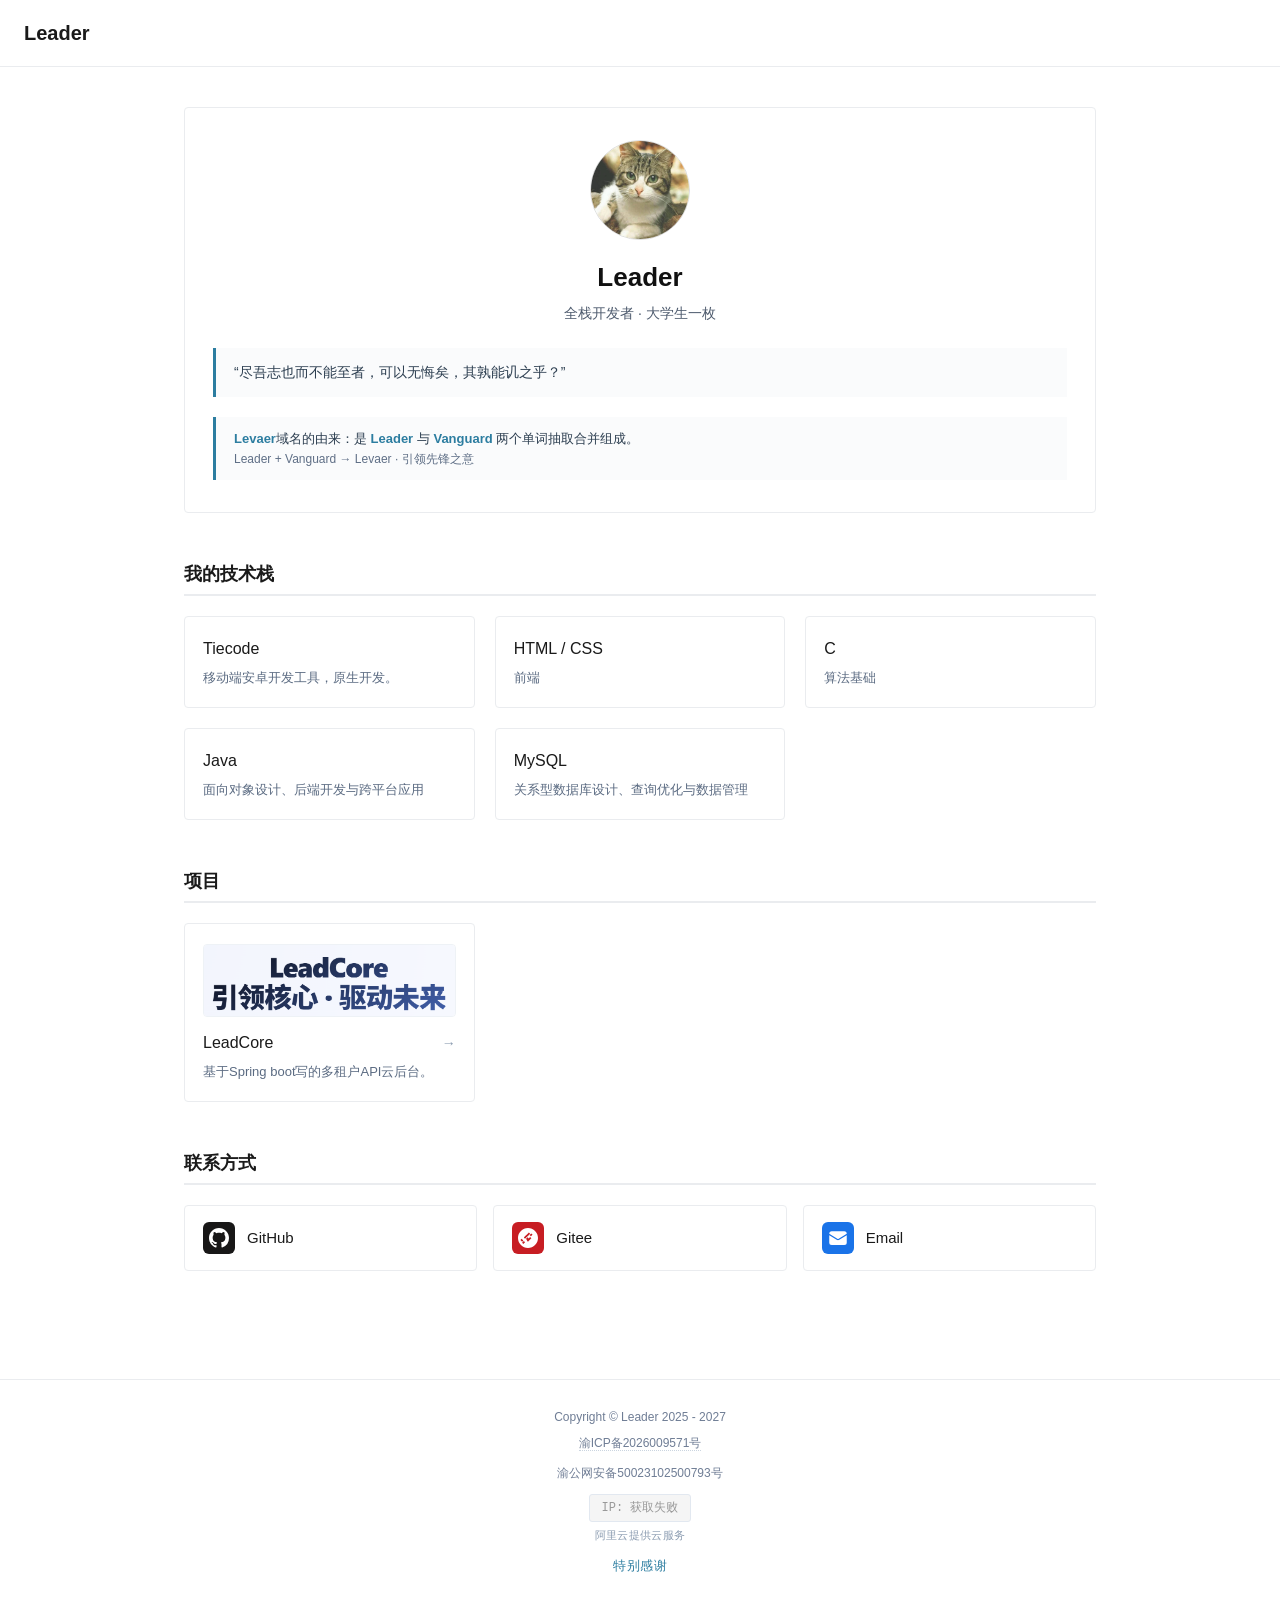
==== index.html @ 62db1418 "更新 index.html" ====
<!DOCTYPE html>
<html lang="zh-CN">
<head>
    <meta charset="UTF-8">
    <meta name="viewport" content="width=device-width, initial-scale=1.0, maximum-scale=1.0, user-scalable=no, viewport-fit=cover">
    <title>Leader - Web</title>
    <link rel="icon" href="/assets/bg.jpg" type="image/jpeg">
    <style>
        * {
            margin: 0;
            padding: 0;
            box-sizing: border-box;
        }
        body {
            background: #fff;
            font-family: -apple-system, BlinkMacSystemFont, "Segoe UI", Roboto, "Helvetica Neue", Helvetica, Arial, sans-serif;
            color: #111;
            line-height: 1.5;
            touch-action: pan-y;
            -webkit-text-size-adjust: 100%;
        }
        body.glitch-effect {
            animation: gentleGlitch 0.15s ease-out both;
        }
        @keyframes gentleGlitch {
            0% { text-shadow: -1px 0 rgba(255,80,80,0.3), 1px 0 rgba(80,80,255,0.3); transform: translate(0,0) skew(0deg); }
            25% { text-shadow: 1px 0 rgba(255,80,80,0.3), -1px 0 rgba(80,80,255,0.3); transform: translate(0.5px,-0.5px) skew(0.3deg); }
            50% { text-shadow: -1px 0 rgba(80,80,255,0.3), 1px 0 rgba(255,80,80,0.3); transform: translate(-0.5px,0.5px) skew(-0.2deg); }
            75% { text-shadow: 1px 0 rgba(80,80,255,0.3), -1px 0 rgba(255,80,80,0.3); transform: translate(0,0.5px) skew(0.2deg); }
            100% { text-shadow: none; transform: translate(0,0) skew(0deg); }
        }
        body.glitch-effect img {
            filter: hue-rotate(1deg) contrast(1.02);
            transition: filter 0.05s;
        }
        .header {
            border-bottom: 1px solid #eaecef;
            padding: 18px 24px;
        }
        .site-title {
            font-size: 20px;
            font-weight: 600;
            color: #1a1a1a;
        }
        .container {
            max-width: 960px;
            margin: 0 auto;
            padding: 40px 24px 60px;
        }
        .profile {
            border: 1px solid #eaecef;
            padding: 32px 28px;
            background: #fff;
            border-radius: 4px;
            margin-bottom: 48px;
        }
        .avatar {
            width: 100px;
            height: 100px;
            border-radius: 50%;
            object-fit: cover;
            border: 1px solid #ddd;
            margin: 0 auto 18px auto;
            display: block;
            background: #f5f5f5;
        }
        .name {
            font-size: 26px;
            font-weight: 600;
            margin-bottom: 6px;
            text-align: center;
        }
        .sub {
            color: #4e5b6e;
            font-size: 14px;
            margin-bottom: 24px;
            text-align: center;
        }
        .quote {
            border-left: 3px solid #2c7da0;
            background: #fafbfc;
            padding: 14px 18px;
            margin: 20px 0 20px;
            font-size: 14px;
            color: #2c3e50;
            text-align: left;
        }
        .domain-note {
            border-left: 3px solid #2c7da0;
            background: #fafbfc;
            padding: 12px 18px;
            font-size: 13px;
            color: #2c3e50;
            margin-top: 10px;
            text-align: left;
        }
        .domain-note strong {
            color: #2c7da0;
            font-weight: 600;
        }
        .btn-subsite {
            display: inline-flex;
            align-items: center;
            gap: 8px;
            background: #2c7da0;
            color: #fff;
            padding: 10px 32px;
            border-radius: 6px;
            text-decoration: none;
            font-weight: 500;
            font-size: 15px;
            transition: background 0.2s, transform 0.15s;
            border: none;
            cursor: pointer;
            letter-spacing: 0.3px;
        }
        .btn-subsite:hover {
            background: #1f5f7a;
            transform: translateY(-1px);
        }
        .btn-subsite:active {
            transform: scale(0.97);
        }
        .btn-subsite .arrow {
            display: inline-block;
            transition: transform 0.25s ease;
        }
        .btn-subsite:hover .arrow {
            transform: translateX(4px);
        }
        .section {
            margin-bottom: 48px;
        }
        .section-title {
            font-size: 18px;
            font-weight: 600;
            margin-bottom: 20px;
            padding-bottom: 6px;
            border-bottom: 2px solid #eaecef;
            color: #1a1a1a;
        }
        .card-grid {
            display: grid;
            grid-template-columns: repeat(auto-fill, minmax(280px, 1fr));
            gap: 20px;
        }
        .card {
            display: block;
            border: 1px solid #eaecef;
            padding: 20px 18px;
            text-decoration: none;
            color: #1a1a1a;
            background: #fff;
            border-radius: 4px;
            transition: background 0.15s, border-color 0.15s;
        }
        .card:hover {
            background: #fafbfc;
            border-color: #cbd5e0;
        }
        .card-title {
            font-size: 16px;
            font-weight: 500;
            margin-bottom: 8px;
            display: flex;
            justify-content: space-between;
            align-items: center;
        }
        .card-arrow {
            color: #8a9bb0;
            font-size: 14px;
        }
        .card-desc {
            font-size: 13px;
            color: #5b6b82;
            line-height: 1.4;
        }
        .project-img {
            display: block;
            width: 100%;
            max-height: 120px;
            object-fit: cover;
            border-radius: 4px;
            margin-bottom: 14px;
            background: #f8f9fc;
            border: 1px solid #eef2f6;
        }
        .loading-placeholder,
        .error-placeholder,
        .empty-placeholder {
            grid-column: 1 / -1;
            text-align: center;
            padding: 40px 20px;
            color: #7e8c9e;
            font-size: 14px;
            background: #fafbfc;
            border-radius: 8px;
            border: 1px dashed #dce3ec;
        }
        .error-placeholder {
            color: #c97e5c;
            border-color: #f5d0c2;
            background: #fff8f5;
        }
        .empty-placeholder {
            color: #7e8c9e;
            border-color: #dce3ec;
            background: #fafbfc;
        }
        .contact-grid {
            display: grid;
            grid-template-columns: repeat(auto-fill, minmax(260px, 1fr));
            gap: 16px;
        }
        .contact-card {
            border: 1px solid #eaecef;
            border-radius: 4px;
            background: #fff;
            overflow: hidden;
            transition: border-color 0.2s, transform 0.15s;
            cursor: pointer;
        }
        .contact-card:hover {
            border-color: #cbd5e0;
            transform: translateY(-1px);
        }
        .contact-card:active {
            transform: scale(0.98);
        }
        .contact-header {
            display: flex;
            align-items: center;
            justify-content: space-between;
            padding: 16px 18px;
            user-select: none;
            transition: background 0.15s;
            gap: 12px;
        }
        .contact-header:hover {
            background: #f6f8fa;
        }
        .contact-header-left {
            display: flex;
            align-items: center;
            gap: 12px;
        }
        .contact-badge {
            display: inline-flex;
            align-items: center;
            justify-content: center;
            width: 32px;
            height: 32px;
            border-radius: 6px;
            flex-shrink: 0;
            background: #181717;
            color: #fff;
        }
        .contact-badge svg {
            width: 20px;
            height: 20px;
            fill: #fff;
            display: block;
        }
        .contact-title {
            font-size: 15px;
            font-weight: 500;
            color: #1a1a1a;
        }
        .footer {
            border-top: 1px solid #eaecef;
            padding: 28px 24px 32px;
            text-align: center;
            background: #fff;
            font-size: 12px;
            color: #6f7d95;
        }
        .copyright {
            margin-bottom: 8px;
        }
        .special-thanks-trigger {
            display: inline-block;
            color: #2c7da0;
            cursor: pointer;
            font-weight: 500;
            font-size: 13px;
            padding: 2px 8px;
            border-radius: 3px;
            transition: background 0.2s, color 0.2s;
            text-decoration: none;
            border: 1px solid transparent;
            letter-spacing: 0.5px;
            margin-bottom: 8px;
        }
        .special-thanks-trigger:hover {
            background: #f0f6fa;
            color: #1a5f7a;
            border-color: #d0e2ed;
        }
        .special-thanks-trigger:active {
            transform: scale(0.96);
        }
        .icp a {
            color: #6f7d95;
            text-decoration: none;
            border-bottom: 1px dotted #cbd5e0;
        }
        .icp a:hover {
            color: #2c7da0;
        }
        .ip-box {
            margin-top: 12px;
            font-family: monospace;
            font-size: 12px;
            background: #f5f7fa;
            display: inline-block;
            padding: 4px 12px;
            border-radius: 3px;
            border: 1px solid #e2e8f0;
            color: #2c5a74;
        }
        .ip-box.error {
            color: #999;
            background: #f5f5f5;
        }
        .esa-provider {
            margin-top: 6px;
            font-family: monospace;
            font-size: 11px;
            color: #8a9bb0;
            letter-spacing: 0.3px;
        }
        .footer-thanks-row {
            margin-top: 8px;
        }
        .police-record {
            margin-top: 12px;
            text-align: center;
            line-height: 1.5;
        }
        .police-record a {
            display: inline-flex;
            align-items: center;
            gap: 6px;
            text-decoration: none;
            color: #6f7d95;
            transition: color 0.2s ease;
            font-size: 12px;
            font-weight: normal;
            border: none;
        }
        .police-record a:hover {
            color: #2c7da0;
            text-decoration: none;
        }
        .police-record img {
            height: 18px;
            width: auto;
            display: inline-block;
            vertical-align: middle;
            border: none;
            opacity: 0.9;
            transition: opacity 0.2s;
        }
        .police-record a:hover img {
            opacity: 1;
        }
        @media (max-width: 640px) {
            .container { padding: 28px 16px 48px; }
            .profile { padding: 20px 16px; }
            .avatar { width: 80px; height: 80px; }
            .name { font-size: 22px; }
            .card-grid { gap: 14px; }
            .contact-grid { grid-template-columns: 1fr; }
            .project-img { max-height: 100px; }
            .section-title { font-size: 17px; }
            .police-record img { height: 16px; }
            .btn-subsite { padding: 8px 24px; font-size: 14px; width: 100%; justify-content: center; }
            .contact-header { padding: 14px 14px; }
            .contact-badge { width: 28px; height: 28px; }
            .contact-badge svg { width: 18px; height: 18px; }
            .special-thanks-trigger { font-size: 12px; padding: 2px 6px; }
        }
        .fade-up-item {
            opacity: 0;
            transform: translateY(30px);
            transition: opacity 0.7s cubic-bezier(0.2, 0.9, 0.4, 1.1), transform 0.7s cubic-bezier(0.2, 0.9, 0.4, 1.1);
        }
        .fade-up-item.revealed {
            opacity: 1;
            transform: translateY(0);
        }
        .modal-overlay {
            position: fixed;
            top: 0;
            left: 0;
            right: 0;
            bottom: 0;
            background: rgba(0, 0, 0, 0.4);
            display: flex;
            align-items: center;
            justify-content: center;
            z-index: 1000;
            opacity: 0;
            visibility: hidden;
            transition: opacity 0.3s ease, visibility 0.3s ease;
            padding: 20px;
        }
        .modal-overlay.active {
            opacity: 1;
            visibility: visible;
        }
        .modal-box {
            background: #fff;
            border-radius: 4px;
            border: 1px solid #eaecef;
            max-width: 480px;
            width: 100%;
            padding: 32px 28px;
            transform: scale(0.92) translateY(12px);
            transition: transform 0.35s cubic-bezier(0.2, 0.9, 0.4, 1.1), opacity 0.3s ease;
            opacity: 0;
            box-shadow: 0 12px 40px rgba(0,0,0,0.12);
        }
        .modal-overlay.active .modal-box {
            transform: scale(1) translateY(0);
            opacity: 1;
        }
        .modal-header {
            display: flex;
            align-items: center;
            justify-content: space-between;
            margin-bottom: 18px;
            padding-bottom: 10px;
            border-bottom: 2px solid #eaecef;
        }
        .modal-header-left {
            display: flex;
            align-items: center;
            gap: 12px;
        }
        .modal-header-title {
            font-size: 18px;
            font-weight: 600;
            color: #1a1a1a;
        }
        .modal-close {
            background: none;
            border: none;
            font-size: 24px;
            color: #8a9bb0;
            cursor: pointer;
            padding: 0 4px;
            line-height: 1;
            transition: color 0.2s, transform 0.15s;
        }
        .modal-close:hover {
            color: #1a1a1a;
            transform: rotate(90deg);
        }
        .modal-body {
            font-size: 14px;
            color: #2c3e50;
            line-height: 1.7;
        }
        .modal-body .row {
            display: flex;
            flex-wrap: wrap;
            align-items: baseline;
            gap: 4px 8px;
            padding: 3px 0;
        }
        .modal-body .row+.row {
            margin-top: 4px;
        }
        .modal-body .label {
            color: #6f7d95;
            font-size: 13px;
            margin-right: 4px;
        }
        .modal-body .value {
            word-break: break-all;
        }
        .modal-body a {
            color: #2c7da0;
            text-decoration: none;
            word-break: break-all;
        }
        .modal-body a:hover {
            text-decoration: underline;
        }
        .modal-footer {
            margin-top: 22px;
            text-align: right;
        }
        .modal-btn-close {
            background: #2c7da0;
            color: #fff;
            border: none;
            padding: 8px 28px;
            border-radius: 6px;
            font-size: 14px;
            font-weight: 500;
            cursor: pointer;
            transition: background 0.2s, transform 0.15s;
            letter-spacing: 0.3px;
        }
        .modal-btn-close:hover {
            background: #1f5f7a;
            transform: translateY(-1px);
        }
        .modal-btn-close:active {
            transform: scale(0.97);
        }
        .thanks-item {
            border: 1px solid #eaecef;
            border-radius: 4px;
            padding: 16px 18px;
            background: #fafbfc;
            transition: border-color 0.2s;
            margin-bottom: 14px;
        }
        .thanks-item:last-child {
            margin-bottom: 0;
        }
        .thanks-item:hover {
            border-color: #cbd5e0;
        }
        .thanks-item .thanks-name {
            font-weight: 600;
            font-size: 15px;
            color: #1a1a1a;
            display: flex;
            align-items: center;
            gap: 6px;
            margin-bottom: 4px;
        }
        .thanks-item .thanks-name .thanks-arrow {
            color: #8a9bb0;
            font-size: 13px;
        }
        .thanks-item .thanks-desc {
            font-size: 13px;
            color: #5b6b82;
            margin-bottom: 6px;
        }
        .thanks-item .thanks-link {
            font-size: 13px;
            word-break: break-all;
        }
        .thanks-item .thanks-link a {
            color: #2c7da0;
            text-decoration: none;
            border-bottom: 1px dotted #cbd5e0;
            transition: border-color 0.2s;
        }
        .thanks-item .thanks-link a:hover {
            border-color: #2c7da0;
            text-decoration: none;
        }
        @media (max-width: 640px) {
            .modal-box { padding: 24px 18px; max-width: 100%; margin: 12px; }
            .modal-header-title { font-size: 17px; }
            .modal-body { font-size: 13px; }
            .modal-btn-close { padding: 6px 22px; font-size: 13px; width: 100%; }
            .modal-footer { text-align: center; }
            .thanks-item { padding: 12px 14px; }
            .thanks-item .thanks-name { font-size: 14px; }
            .thanks-item .thanks-desc { font-size: 12px; }
            .thanks-item .thanks-link { font-size: 12px; }
        }
    </style>
</head>
<body>
    <header class="header">
        <div class="site-title">Leader</div>
    </header>
    <main class="container">
        <div class="profile fade-up-item">
            <img src="assets/gr.jpg" alt="Leader" class="avatar" onerror="this.src='https://placehold.co/100x100/eee/555?text=L'">
            <h1 class="name">Leader</h1>
            <div class="sub">全栈开发者 · 大学生一枚</div>
            <div class="quote">
                “尽吾志也而不能至者，可以无悔矣，其孰能讥之乎？”
            </div>
            <div class="domain-note">
                <strong>Levaer</strong>域名的由来：是 <strong>Leader</strong> 与 <strong>Vanguard</strong> 两个单词抽取合并组成。<br>
                <span style="font-size:12px; color:#5f6f86;">Leader + Vanguard → Levaer · 引领先锋之意</span>
            </div>
        </div>
        <div class="section fade-up-item" data-delay="30">
            <div class="section-title">我的技术栈</div>
            <div class="card-grid">
                <div class="card"><div class="card-title">Tiecode</div><div class="card-desc">移动端安卓开发工具，原生开发。</div></div>
                <div class="card"><div class="card-title">HTML / CSS</div><div class="card-desc">前端</div></div>
                <div class="card"><div class="card-title">C</div><div class="card-desc">算法基础</div></div>
                <div class="card"><div class="card-title">Java</div><div class="card-desc">面向对象设计、后端开发与跨平台应用</div></div>
                <div class="card"><div class="card-title">MySQL</div><div class="card-desc">关系型数据库设计、查询优化与数据管理</div></div>
            </div>
        </div>
        <div class="section fade-up-item" data-delay="100">
            <div class="section-title">项目</div>
            <div class="card-grid" id="projectGrid"></div>
        </div>
        <div class="section fade-up-item" data-delay="300">
            <div class="section-title">联系方式</div>
            <div class="contact-grid">
                <div class="contact-card" data-contact="github">
                    <div class="contact-header">
                        <div class="contact-header-left">
                            <span class="contact-badge" style="background:#181717;">
                                <svg viewBox="0 0 16 16" xmlns="http://www.w3.org/2000/svg"><path d="M8 0C3.58 0 0 3.58 0 8c0 3.54 2.29 6.53 5.47 7.59.4.07.55-.17.55-.38 0-.19-.01-.82-.01-1.49-2.01.37-2.53-.49-2.69-.94-.09-.23-.48-.94-.82-1.13-.28-.15-.68-.52-.01-.53.63-.01 1.08.58 1.23.82.72 1.21 1.87.87 2.33.66.07-.52.28-.87.51-1.07-1.78-.2-3.64-.89-3.64-3.95 0-.87.31-1.59.82-2.15-.08-.2-.36-1.02.08-2.12 0 0 .67-.21 2.2.82.64-.18 1.32-.27 2-.27.68 0 1.36.09 2 .27 1.53-1.04 2.2-.82 2.2-.82.44 1.1.16 1.92.08 2.12.51.56.82 1.27.82 2.15 0 3.07-1.87 3.75-3.65 3.95.29.25.54.73.54 1.48 0 1.07-.01 1.93-.01 2.2 0 .21.15.46.55.38A8.013 8.013 0 0016 8c0-4.42-3.58-8-8-8z"/></svg>
                            </span>
                            <span class="contact-title">GitHub</span>
                        </div>
                    </div>
                </div>
                <div class="contact-card" data-contact="gitee">
                    <div class="contact-header">
                        <div class="contact-header-left">
                            <span class="contact-badge" style="background:#C71D23;">
                                <svg viewBox="0 0 24 24" xmlns="http://www.w3.org/2000/svg"><path d="M12 0C5.373 0 0 5.373 0 12s5.373 12 12 12 12-5.373 12-12S18.627 0 12 0zm5.48 7.98l-2.04 2.04-1.48-1.48 2.04-2.04 1.48 1.48zm-4.52 4.52l-2.04 2.04-1.48-1.48 2.04-2.04 1.48 1.48zm-4.52 4.52l-2.04 2.04-1.48-1.48 2.04-2.04 1.48 1.48zm-2.04-2.04l-1.48 1.48-2.04-2.04 1.48-1.48 2.04 2.04zm2.04-2.04l-1.48-1.48 2.04-2.04 1.48 1.48-2.04 2.04zm2.04-2.04l-1.48-1.48 2.04-2.04 1.48 1.48-2.04 2.04zm2.04-2.04l-1.48-1.48 2.04-2.04 1.48 1.48-2.04 2.04zm2.04 2.04l1.48 1.48-2.04 2.04-1.48-1.48 2.04-2.04zm-2.04 2.04l1.48 1.48-2.04 2.04-1.48-1.48 2.04-2.04z"/></svg>
                            </span>
                            <span class="contact-title">Gitee</span>
                        </div>
                    </div>
                </div>
                <div class="contact-card" data-contact="email">
                    <div class="contact-header">
                        <div class="contact-header-left">
                            <span class="contact-badge" style="background:#1A73E8;">
                                <svg viewBox="0 0 24 24" xmlns="http://www.w3.org/2000/svg"><path d="M1.5 8.67v8.58a3 3 0 003 3h15a3 3 0 003-3V8.67l-8.928 5.493a3 3 0 01-3.144 0L1.5 8.67z"/><path d="M22.5 6.908V6.75a3 3 0 00-3-3h-15a3 3 0 00-3 3v.158l9.714 5.978a1.5 1.5 0 001.572 0L22.5 6.908z"/></svg>
                            </span>
                            <span class="contact-title">Email</span>
                        </div>
                    </div>
                </div>
            </div>
        </div>
    </main>
    <footer class="footer">
        <div class="copyright">Copyright © Leader 2025 - 2027</div>
        <div class="icp">
            <a href="https://beian.miit.gov.cn/" target="_blank" rel="noopener noreferrer">渝ICP备2026009571号</a>
        </div>
        <div class="police-record">
            <a href="https://beian.mps.gov.cn/#/query/webSearch" target="_blank" rel="noopener noreferrer">
                <img src="https://levaer.cn/assets/ga.png" alt="公安备案图标" onerror="this.style.display='none'">
                <span>渝公网安备50023102500793号</span>
            </a>
        </div>
        <div class="ip-box" id="ipDisplay">获取IP中...</div>
        <div class="esa-provider">阿里云提供云服务</div>
        <div class="footer-thanks-row">
            <span class="special-thanks-trigger" id="thanksTrigger">特别感谢</span>
        </div>
    </footer>

    <div class="modal-overlay" id="contactModal">
        <div class="modal-box">
            <div class="modal-header">
                <div class="modal-header-left">
                    <span class="contact-badge" id="modalBadge" style="background:#181717;">
                        <svg viewBox="0 0 16 16" xmlns="http://www.w3.org/2000/svg" id="modalIcon"><path d="M8 0C3.58 0 0 3.58 0 8c0 3.54 2.29 6.53 5.47 7.59.4.07.55-.17.55-.38 0-.19-.01-.82-.01-1.49-2.01.37-2.53-.49-2.69-.94-.09-.23-.48-.94-.82-1.13-.28-.15-.68-.52-.01-.53.63-.01 1.08.58 1.23.82.72 1.21 1.87.87 2.33.66.07-.52.28-.87.51-1.07-1.78-.2-3.64-.89-3.64-3.95 0-.87.31-1.59.82-2.15-.08-.2-.36-1.02.08-2.12 0 0 .67-.21 2.2.82.64-.18 1.32-.27 2-.27.68 0 1.36.09 2 .27 1.53-1.04 2.2-.82 2.2-.82.44 1.1.16 1.92.08 2.12.51.56.82 1.27.82 2.15 0 3.07-1.87 3.75-3.65 3.95.29.25.54.73.54 1.48 0 1.07-.01 1.93-.01 2.2 0 .21.15.46.55.38A8.013 8.013 0 0016 8c0-4.42-3.58-8-8-8z"/></svg>
                    </span>
                    <span class="modal-header-title" id="modalTitle">GitHub</span>
                </div>
                <button class="modal-close" id="modalCloseBtn">✕</button>
            </div>
            <div class="modal-body" id="modalBody">
                <div class="row"><span class="label">用户：</span><span class="value"><strong>Leadercns</strong></span></div>
                <div class="row"><span class="label">链接：</span><a href="https://github.com/Leadercns" target="_blank" rel="noopener noreferrer">https://github.com/Leadercns</a></div>
            </div>
            <div class="modal-footer">
                <button class="modal-btn-close" id="modalCloseBtn2">关闭</button>
            </div>
        </div>
    </div>

    <div class="modal-overlay" id="thanksModal">
        <div class="modal-box">
            <div class="modal-header">
                <div class="modal-header-left">
                    <span class="contact-badge" style="background:#2c7da0;">
                        <svg viewBox="0 0 24 24" xmlns="http://www.w3.org/2000/svg" style="fill:#fff; width:20px; height:20px;"><path d="M12 21.35l-1.45-1.32C5.4 15.36 2 12.28 2 8.5 2 5.42 4.42 3 7.5 3c1.74 0 3.41.81 4.5 2.09C13.09 3.81 14.76 3 16.5 3 19.58 3 22 5.42 22 8.5c0 3.78-3.4 6.86-8.55 11.54L12 21.35z"/></svg>
                    </span>
                    <span class="modal-header-title">特别感谢</span>
                </div>
                <button class="modal-close" id="thanksModalCloseBtn">✕</button>
            </div>
            <div class="modal-body" id="thanksModalBody">
                <div class="thanks-item">
                    <div class="thanks-name">结绳 <span class="thanks-arrow">→</span></div>
                    <div class="thanks-desc">感谢提供安卓开发</div>
                    <div class="thanks-link"><a href="http://tiecode.cn/" target="_blank" rel="noopener noreferrer">http://tiecode.cn/</a></div>
                </div>
                <div class="thanks-item">
                    <div class="thanks-name">小暴技术团队 <span class="thanks-arrow">→</span></div>
                    <div class="thanks-desc">感谢提供云服务与技术指导</div>
                    <div class="thanks-link"><a href="http://xbjstd.cn/" target="_blank" rel="noopener noreferrer">http://xbjstd.cn/</a></div>
                </div>
            </div>
            <div class="modal-footer">
                <button class="modal-btn-close" id="thanksModalCloseBtn2">关闭</button>
            </div>
        </div>
    </div>

    <script>
        var contactData = {
            github: {
                title: 'GitHub',
                badgeColor: '#181717',
                icon: '<path d="M8 0C3.58 0 0 3.58 0 8c0 3.54 2.29 6.53 5.47 7.59.4.07.55-.17.55-.38 0-.19-.01-.82-.01-1.49-2.01.37-2.53-.49-2.69-.94-.09-.23-.48-.94-.82-1.13-.28-.15-.68-.52-.01-.53.63-.01 1.08.58 1.23.82.72 1.21 1.87.87 2.33.66.07-.52.28-.87.51-1.07-1.78-.2-3.64-.89-3.64-3.95 0-.87.31-1.59.82-2.15-.08-.2-.36-1.02.08-2.12 0 0 .67-.21 2.2.82.64-.18 1.32-.27 2-.27.68 0 1.36.09 2 .27 1.53-1.04 2.2-.82 2.2-.82.44 1.1.16 1.92.08 2.12.51.56.82 1.27.82 2.15 0 3.07-1.87 3.75-3.65 3.95.29.25.54.73.54 1.48 0 1.07-.01 1.93-.01 2.2 0 .21.15.46.55.38A8.013 8.013 0 0016 8c0-4.42-3.58-8-8-8z"/>',
                fields: [
                    { label: '用户：', value: 'Leadercns', strong: true },
                    { label: '链接：', value: 'https://github.com/Leadercns', link: true }
                ]
            },
            gitee: {
                title: 'Gitee',
                badgeColor: '#C71D23',
                icon: '<path d="M12 0C5.373 0 0 5.373 0 12s5.373 12 12 12 12-5.373 12-12S18.627 0 12 0zm5.48 7.98l-2.04 2.04-1.48-1.48 2.04-2.04 1.48 1.48zm-4.52 4.52l-2.04 2.04-1.48-1.48 2.04-2.04 1.48 1.48zm-4.52 4.52l-2.04 2.04-1.48-1.48 2.04-2.04 1.48 1.48zm-2.04-2.04l-1.48 1.48-2.04-2.04 1.48-1.48 2.04 2.04zm2.04-2.04l-1.48-1.48 2.04-2.04 1.48 1.48-2.04 2.04zm2.04-2.04l-1.48-1.48 2.04-2.04 1.48 1.48-2.04 2.04zm2.04-2.04l-1.48-1.48 2.04-2.04 1.48 1.48-2.04 2.04zm2.04 2.04l1.48 1.48-2.04 2.04-1.48-1.48 2.04-2.04zm-2.04 2.04l1.48 1.48-2.04 2.04-1.48-1.48 2.04-2.04z"/>',
                fields: [
                    { label: '用户：', value: 'Leadercn', strong: true },
                    { label: '链接：', value: 'https://gitee.com/Leadercn', link: true }
                ]
            },
            email: {
                title: 'Email',
                badgeColor: '#1A73E8',
                icon: '<path d="M1.5 8.67v8.58a3 3 0 003 3h15a3 3 0 003-3V8.67l-8.928 5.493a3 3 0 01-3.144 0L1.5 8.67z"/><path d="M22.5 6.908V6.75a3 3 0 00-3-3h-15a3 3 0 00-3 3v.158l9.714 5.978a1.5 1.5 0 001.572 0L22.5 6.908z"/>',
                fields: [
                    { label: '邮箱：', value: 'Levaer@Levaer.cn', mailto: true }
                ]
            }
        };

        var modalOverlay = document.getElementById('contactModal');
        var modalBadge = document.getElementById('modalBadge');
        var modalIcon = document.getElementById('modalIcon');
        var modalTitle = document.getElementById('modalTitle');
        var modalBody = document.getElementById('modalBody');
        var modalCloseBtn = document.getElementById('modalCloseBtn');
        var modalCloseBtn2 = document.getElementById('modalCloseBtn2');

        function openContactModal(type) {
            var data = contactData[type];
            if (!data) return;
            modalBadge.style.background = data.badgeColor;
            modalIcon.innerHTML = data.icon;
            modalTitle.textContent = data.title;
            var html = '';
            for (var i = 0; i < data.fields.length; i++) {
                var field = data.fields[i];
                html += '<div class="row">';
                html += '<span class="label">' + field.label + '</span>';
                if (field.link) {
                    html += '<a href="' + field.value + '" target="_blank" rel="noopener noreferrer">' + field.value + '</a>';
                } else if (field.mailto) {
                    html += '<a href="mailto:' + field.value + '">' + field.value + '</a>';
                } else if (field.strong) {
                    html += '<span class="value"><strong>' + field.value + '</strong></span>';
                } else {
                    html += '<span class="value">' + field.value + '</span>';
                }
                html += '</div>';
            }
            modalBody.innerHTML = html;
            modalOverlay.classList.add('active');
            document.body.style.overflow = 'hidden';
        }

        function closeContactModal() {
            modalOverlay.classList.remove('active');
            document.body.style.overflow = '';
        }

        document.querySelectorAll('.contact-card').forEach(function(card) {
            card.addEventListener('click', function(e) {
                var type = this.getAttribute('data-contact');
                if (type) openContactModal(type);
            });
        });

        modalCloseBtn.addEventListener('click', closeContactModal);
        modalCloseBtn2.addEventListener('click', closeContactModal);
        modalOverlay.addEventListener('click', function(e) {
            if (e.target === this) closeContactModal();
        });
        document.addEventListener('keydown', function(e) {
            if (e.key === 'Escape') closeContactModal();
        });

        var thanksModal = document.getElementById('thanksModal');
        var thanksTrigger = document.getElementById('thanksTrigger');
        var thanksModalCloseBtn = document.getElementById('thanksModalCloseBtn');
        var thanksModalCloseBtn2 = document.getElementById('thanksModalCloseBtn2');

        function openThanksModal() {
            thanksModal.classList.add('active');
            document.body.style.overflow = 'hidden';
        }

        function closeThanksModal() {
            thanksModal.classList.remove('active');
            document.body.style.overflow = '';
        }

        thanksTrigger.addEventListener('click', openThanksModal);
        thanksModalCloseBtn.addEventListener('click', closeThanksModal);
        thanksModalCloseBtn2.addEventListener('click', closeThanksModal);
        thanksModal.addEventListener('click', function(e) {
            if (e.target === this) closeThanksModal();
        });
        document.addEventListener('keydown', function(e) {
            if (e.key === 'Escape') closeThanksModal();
        });

        function getUserIP() {
            var ipEl = document.getElementById('ipDisplay');
            if (!ipEl) return;
            var url = 'https://api64.ipify.org?format=json';
            var controller = new AbortController();
            var timeoutId = setTimeout(function() { controller.abort(); }, 4000);
            fetch(url, { signal: controller.signal })
                .then(function(res) {
                    clearTimeout(timeoutId);
                    if (!res.ok) throw new Error('HTTP ' + res.status);
                    return res.json();
                })
                .then(function(data) {
                    var ip = data.ip || data.address || data.origin;
                    if (!ip) throw new Error('未获取到IP');
                    ipEl.textContent = 'IP: ' + ip;
                    ipEl.className = 'ip-box';
                })
                .catch(function(err) {
                    console.warn('IP获取失败:', err);
                    ipEl.textContent = 'IP: 获取失败';
                    ipEl.className = 'ip-box error';
                });
        }

        var glitchTriggered = false;
        function triggerGentleGlitchOnce() {
            if (glitchTriggered) return;
            glitchTriggered = true;
            document.body.classList.add('glitch-effect');
            setTimeout(function() {
                document.body.classList.remove('glitch-effect');
            }, 200);
        }
        window.addEventListener('scroll', function onFirstScroll() {
            triggerGentleGlitchOnce();
        }, { once: true });

        function loadProjects() {
            var gridContainer = document.getElementById('projectGrid');
            if (!gridContainer) return;
            gridContainer.innerHTML = '';
            var loadingEl = document.createElement('div');
            loadingEl.className = 'loading-placeholder';
            loadingEl.textContent = '加载项目中...';
            loadingEl.id = 'projectLoadingPlaceholder';
            gridContainer.appendChild(loadingEl);

            fetch('/project_list.json', { cache: 'no-cache', headers: { 'Accept': 'application/json' } })
                .then(function(response) {
                    if (!response.ok) return null;
                    return response.json();
                })
                .then(function(data) {
                    var placeholder = document.getElementById('projectLoadingPlaceholder');
                    if (placeholder) placeholder.remove();
                    function hasValidProjects(projects) {
                        if (!Array.isArray(projects) || projects.length === 0) return false;
                        for (var i = 0; i < projects.length; i++) {
                            var p = projects[i];
                            if (p && (p.name || p.title)) return true;
                        }
                        return false;
                    }
                    if (data === null) {
                        var errorEl = document.createElement('div');
                        errorEl.className = 'error-placeholder';
                        errorEl.textContent = '项目列表不存在';
                        gridContainer.appendChild(errorEl);
                        return;
                    }
                    if (!hasValidProjects(data)) {
                        var emptyEl = document.createElement('div');
                        emptyEl.className = 'empty-placeholder';
                        emptyEl.textContent = '暂无项目';
                        gridContainer.appendChild(emptyEl);
                        return;
                    }
                    gridContainer.innerHTML = '';
                    for (var idx = 0; idx < data.length; idx++) {
                        var project = data[idx];
                        if (!project.name && !project.title) continue;
                        var projectName = project.name || project.title || '未命名项目';
                        var projectLink = project.link || project.url || '#';
                        var projectDesc = project.description || project.intro || '暂无简介';
                        var imageUrl = null;
                        if (project.hasOwnProperty('image') && typeof project.image === 'string' && project.image.trim()) {
                            imageUrl = project.image.trim();
                        }
                        var cardElement;
                        if (projectLink && projectLink !== '#') {
                            cardElement = document.createElement('a');
                            cardElement.href = projectLink;
                            cardElement.target = '_blank';
                            cardElement.rel = 'noopener noreferrer';
                        } else {
                            cardElement = document.createElement('div');
                            cardElement.style.cursor = 'default';
                        }
                        cardElement.className = 'card';
                        if (imageUrl) {
                            var img = document.createElement('img');
                            img.src = imageUrl;
                            img.alt = projectName;
                            img.className = 'project-img';
                            img.onerror = function() { this.style.display = 'none'; };
                            cardElement.appendChild(img);
                        }
                        var titleDiv = document.createElement('div');
                        titleDiv.className = 'card-title';
                        var nameSpan = document.createElement('span');
                        nameSpan.textContent = projectName;
                        var arrowSpan = document.createElement('span');
                        arrowSpan.className = 'card-arrow';
                        arrowSpan.textContent = '→';
                        titleDiv.appendChild(nameSpan);
                        titleDiv.appendChild(arrowSpan);
                        var descDiv = document.createElement('div');
                        descDiv.className = 'card-desc';
                        descDiv.textContent = projectDesc;
                        cardElement.appendChild(titleDiv);
                        cardElement.appendChild(descDiv);
                        gridContainer.appendChild(cardElement);
                    }
                })
                .catch(function(error) {
                    var placeholder = document.getElementById('projectLoadingPlaceholder');
                    if (placeholder) placeholder.remove();
                    var errorEl = document.createElement('div');
                    errorEl.className = 'error-placeholder';
                    errorEl.textContent = '项目列表不存在';
                    gridContainer.appendChild(errorEl);
                    console.warn('项目列表加载失败:', error);
                });
        }

        function initScrollAnimation() {
            var items = document.querySelectorAll('.fade-up-item');
            var observer = new IntersectionObserver(function(entries) {
                entries.forEach(function(entry) {
                    if (entry.isIntersecting) {
                        var delay = entry.target.getAttribute('data-delay') || 0;
                        setTimeout(function() {
                            entry.target.classList.add('revealed');
                        }, parseInt(delay));
                        observer.unobserve(entry.target);
                    }
                });
            }, { threshold: 0.15, rootMargin: '0px 0px -20px 0px' });
            items.forEach(function(el) {
                observer.observe(el);
            });
        }

        function disableAllZooming() {
            document.addEventListener('gesturestart', function(e) { e.preventDefault(); });
            document.addEventListener('touchmove', function(e) {
                if (e.touches.length >= 2) {
                    e.preventDefault();
                }
            }, { passive: false });
            var lastTouchEnd = 0;
            document.addEventListener('touchend', function(e) {
                var now = Date.now();
                if (now - lastTouchEnd <= 300) {
                    e.preventDefault();
                }
                lastTouchEnd = now;
            }, false);
            window.addEventListener('wheel', function(e) {
                if (e.ctrlKey || e.metaKey) {
                    e.preventDefault();
                    return false;
                }
            }, { passive: false });
            window.addEventListener('keydown', function(e) {
                if ((e.ctrlKey || e.metaKey) && (e.key === '+' || e.key === '-' || e.key === '0' || e.key === '=')) {
                    e.preventDefault();
                }
            });
        }

        function init() {
            getUserIP();
            loadProjects();
            initScrollAnimation();
            disableAllZooming();
        }

        if (document.readyState === 'loading') {
            document.addEventListener('DOMContentLoaded', init);
        } else {
            init();
        }

        document.addEventListener('contextmenu', function(e) { e.preventDefault(); });
    </script>
</body>
</html>
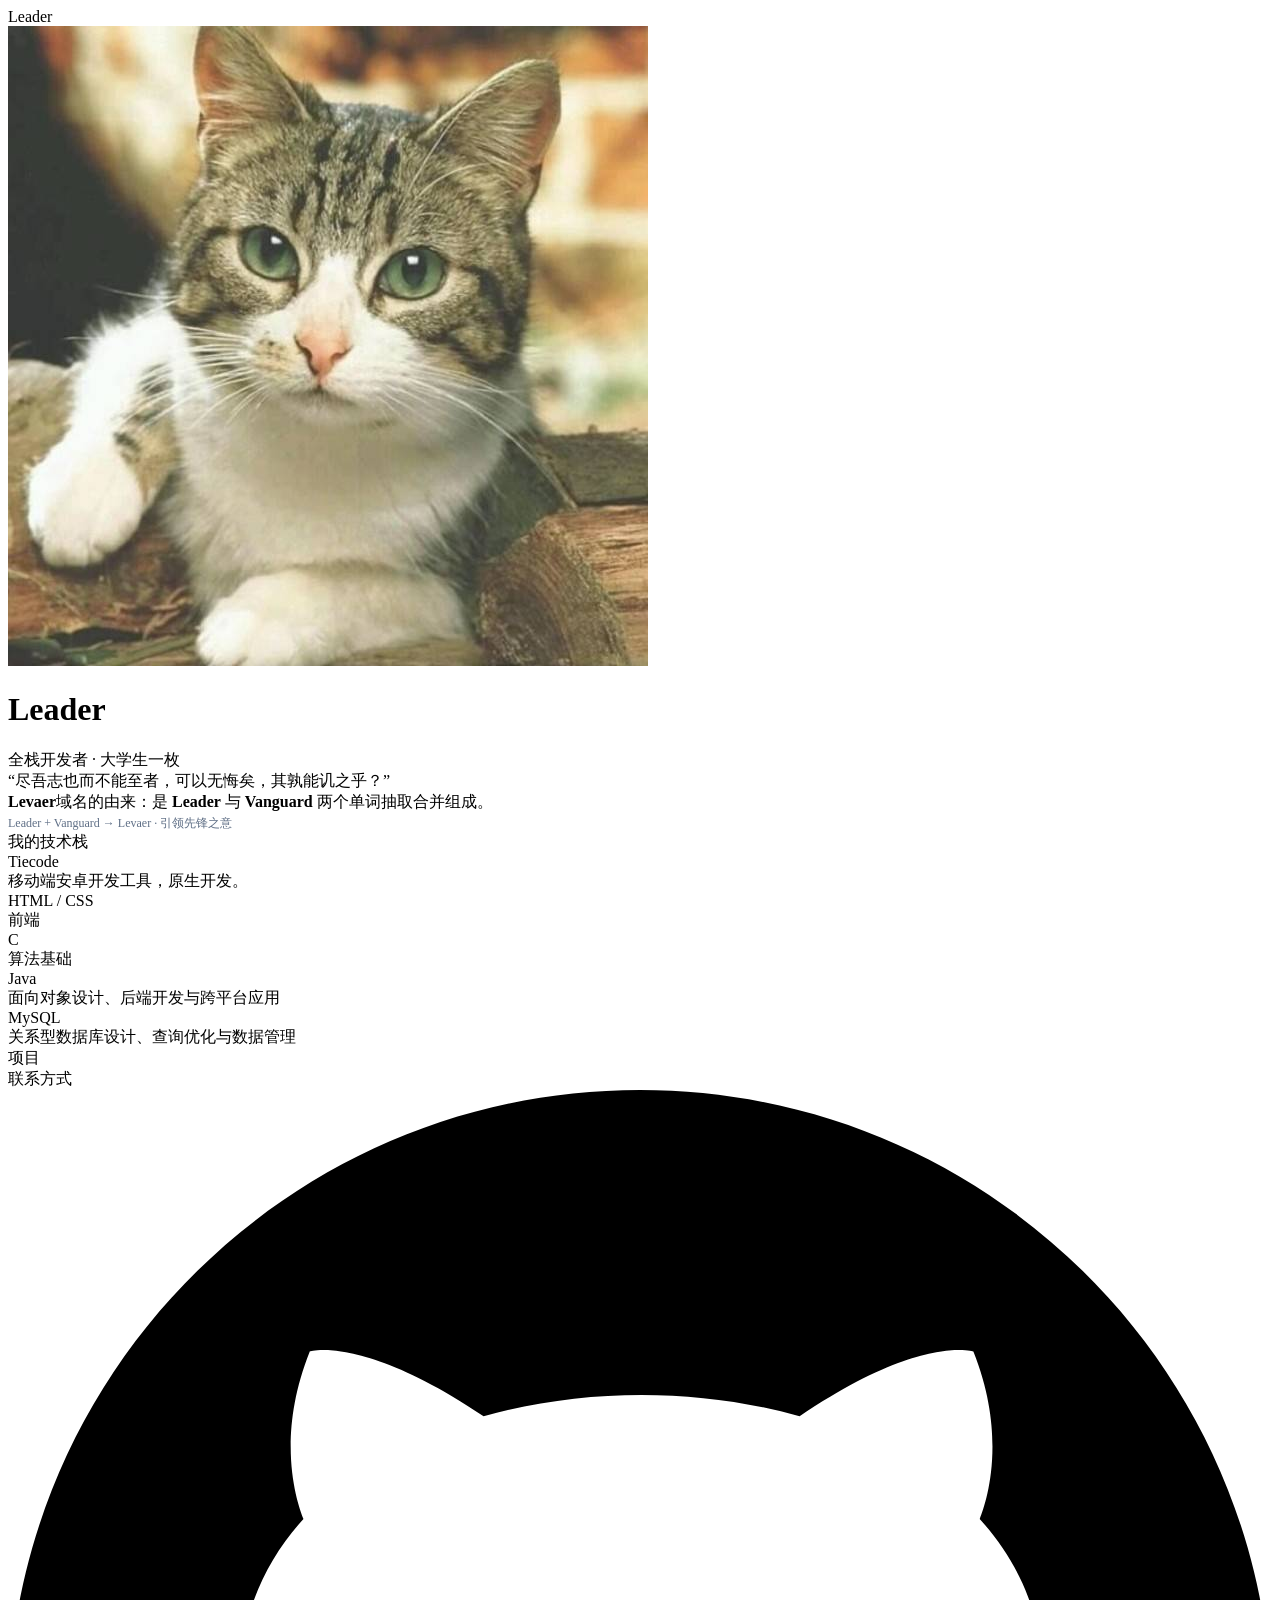
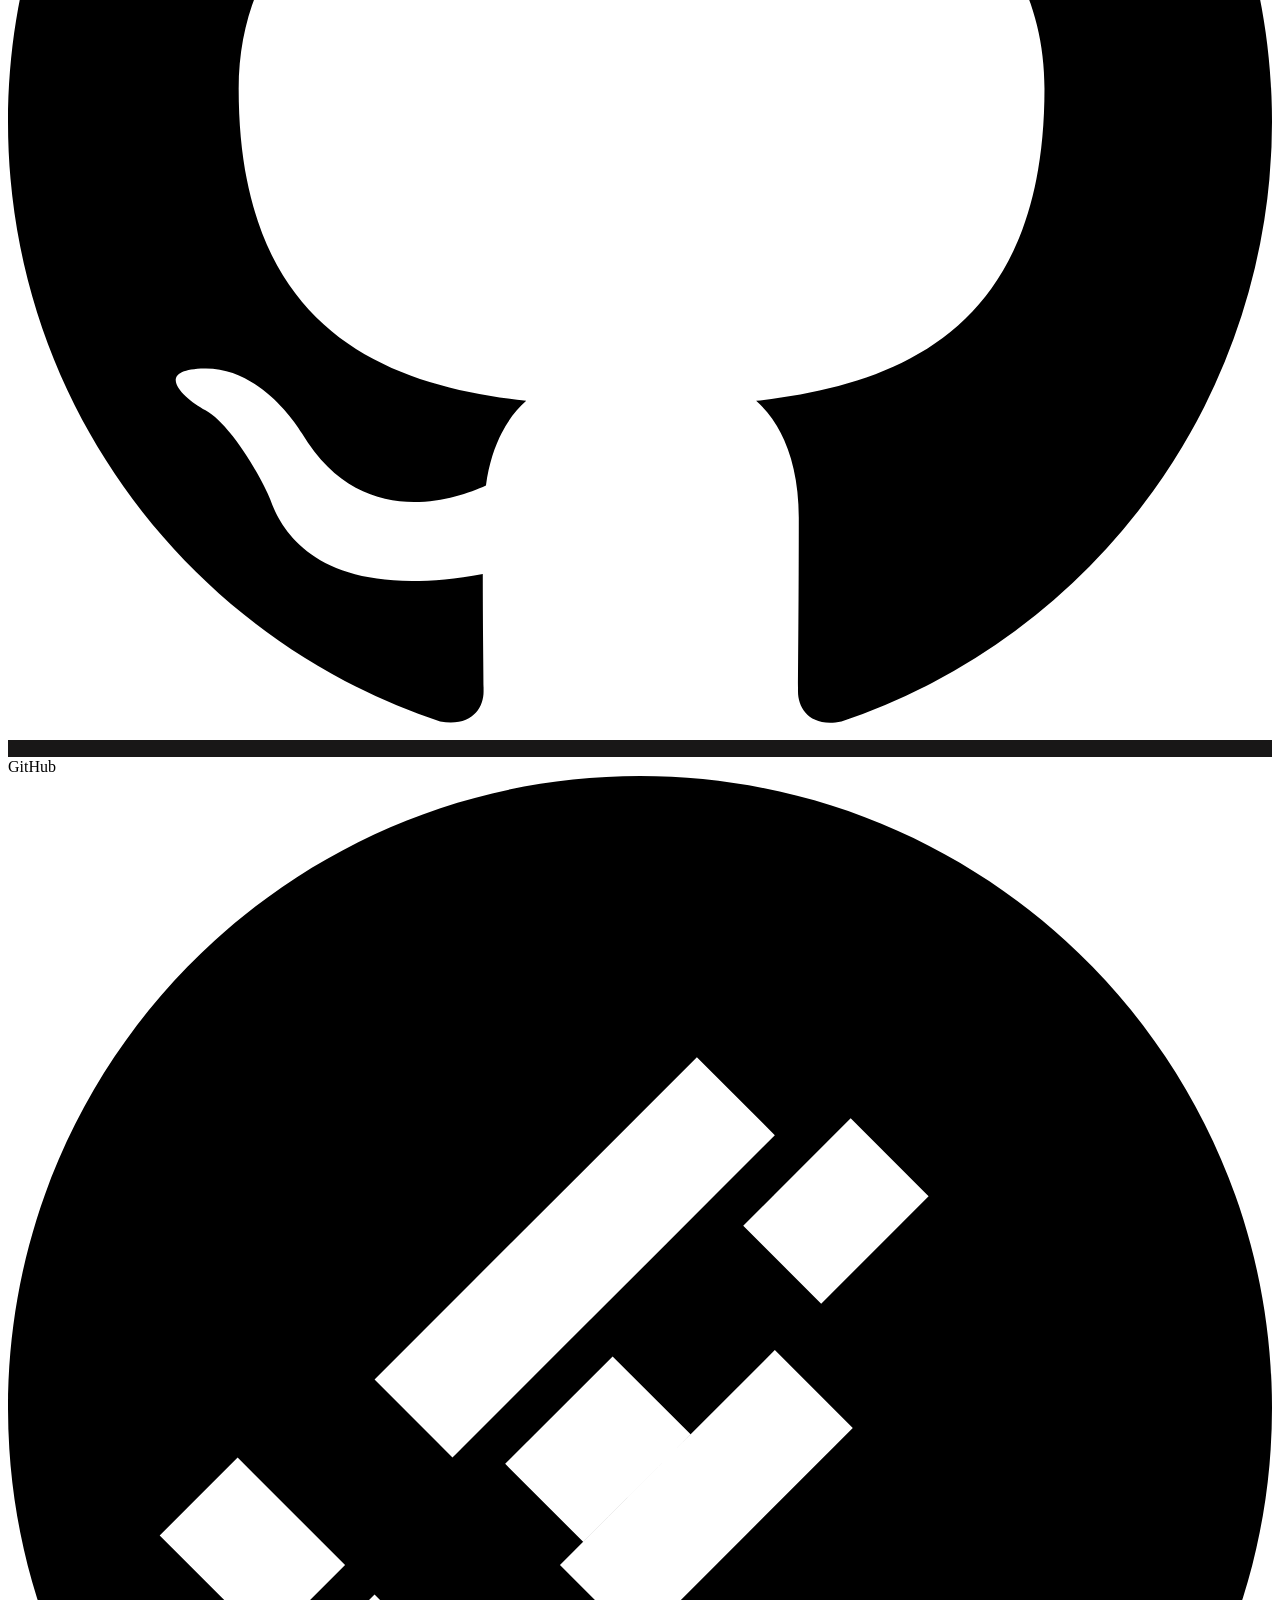
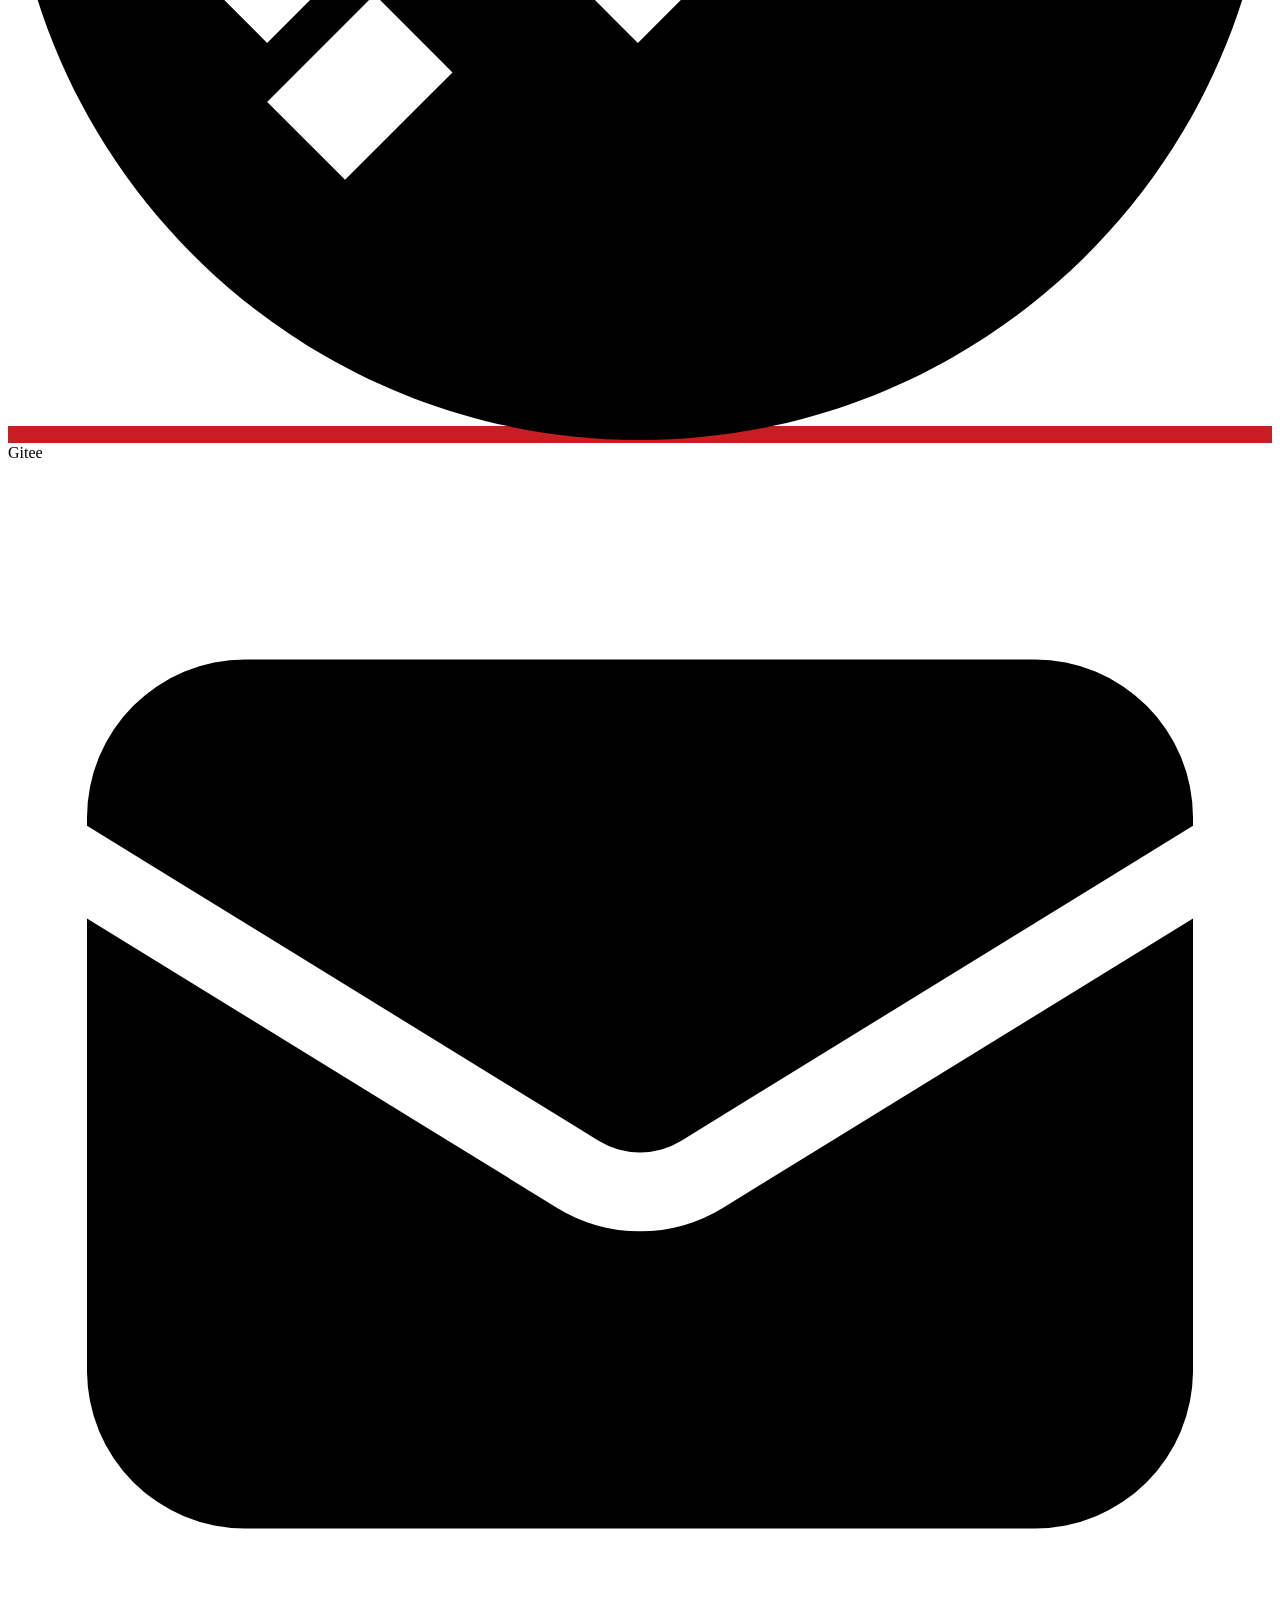
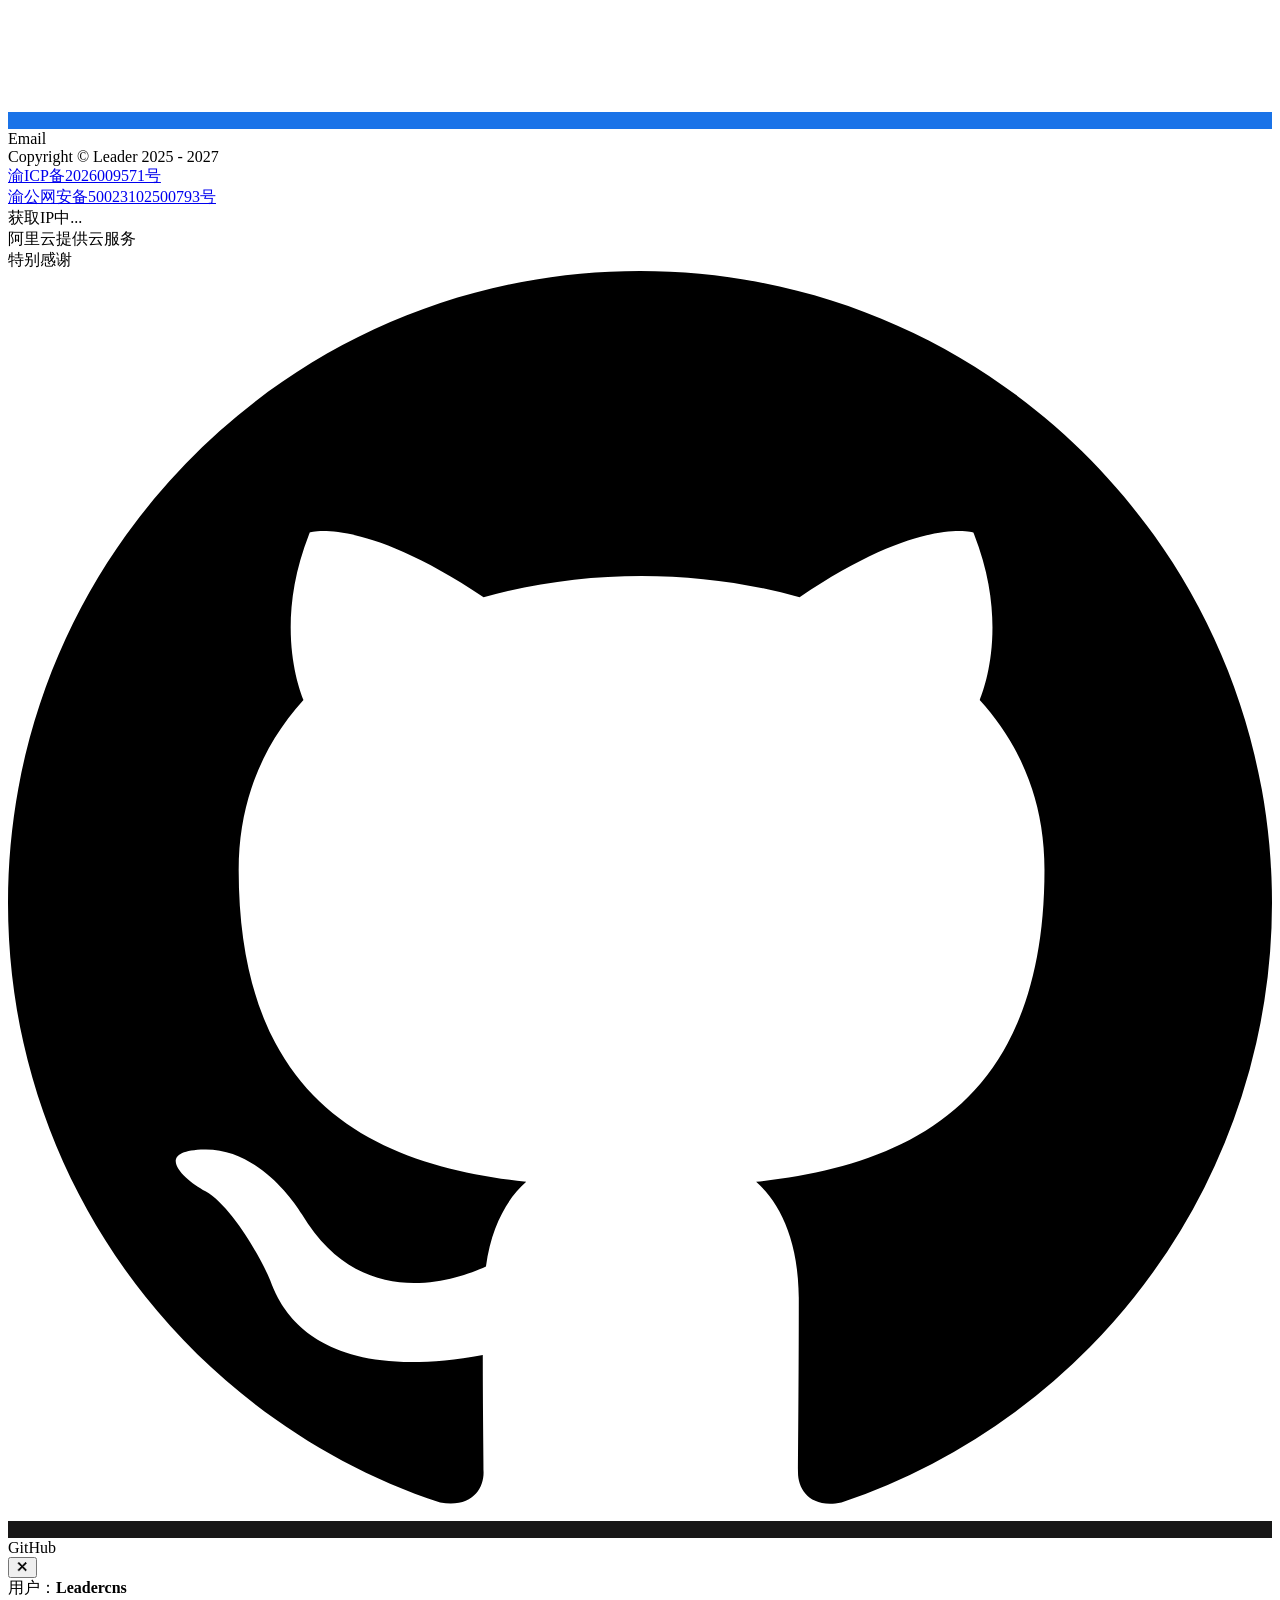
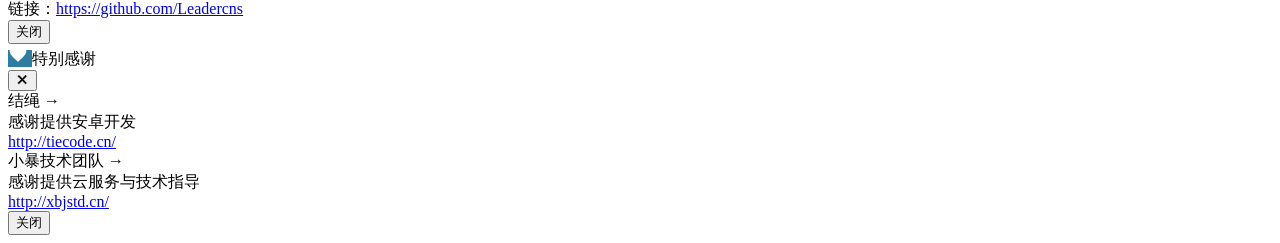
==== commit 245d4a17: "更新 index.html" ====
--- a/index.html
+++ b/index.html
@@ -5,570 +5,7 @@
     <meta name="viewport" content="width=device-width, initial-scale=1.0, maximum-scale=1.0, user-scalable=no, viewport-fit=cover">
     <title>Leader - Web</title>
     <link rel="icon" href="/assets/bg.jpg" type="image/jpeg">
-    <style>
-        * {
-            margin: 0;
-            padding: 0;
-            box-sizing: border-box;
-        }
-        body {
-            background: #fff;
-            font-family: -apple-system, BlinkMacSystemFont, "Segoe UI", Roboto, "Helvetica Neue", Helvetica, Arial, sans-serif;
-            color: #111;
-            line-height: 1.5;
-            touch-action: pan-y;
-            -webkit-text-size-adjust: 100%;
-        }
-        body.glitch-effect {
-            animation: gentleGlitch 0.15s ease-out both;
-        }
-        @keyframes gentleGlitch {
-            0% { text-shadow: -1px 0 rgba(255,80,80,0.3), 1px 0 rgba(80,80,255,0.3); transform: translate(0,0) skew(0deg); }
-            25% { text-shadow: 1px 0 rgba(255,80,80,0.3), -1px 0 rgba(80,80,255,0.3); transform: translate(0.5px,-0.5px) skew(0.3deg); }
-            50% { text-shadow: -1px 0 rgba(80,80,255,0.3), 1px 0 rgba(255,80,80,0.3); transform: translate(-0.5px,0.5px) skew(-0.2deg); }
-            75% { text-shadow: 1px 0 rgba(80,80,255,0.3), -1px 0 rgba(255,80,80,0.3); transform: translate(0,0.5px) skew(0.2deg); }
-            100% { text-shadow: none; transform: translate(0,0) skew(0deg); }
-        }
-        body.glitch-effect img {
-            filter: hue-rotate(1deg) contrast(1.02);
-            transition: filter 0.05s;
-        }
-        .header {
-            border-bottom: 1px solid #eaecef;
-            padding: 18px 24px;
-        }
-        .site-title {
-            font-size: 20px;
-            font-weight: 600;
-            color: #1a1a1a;
-        }
-        .container {
-            max-width: 960px;
-            margin: 0 auto;
-            padding: 40px 24px 60px;
-        }
-        .profile {
-            border: 1px solid #eaecef;
-            padding: 32px 28px;
-            background: #fff;
-            border-radius: 4px;
-            margin-bottom: 48px;
-        }
-        .avatar {
-            width: 100px;
-            height: 100px;
-            border-radius: 50%;
-            object-fit: cover;
-            border: 1px solid #ddd;
-            margin: 0 auto 18px auto;
-            display: block;
-            background: #f5f5f5;
-        }
-        .name {
-            font-size: 26px;
-            font-weight: 600;
-            margin-bottom: 6px;
-            text-align: center;
-        }
-        .sub {
-            color: #4e5b6e;
-            font-size: 14px;
-            margin-bottom: 24px;
-            text-align: center;
-        }
-        .quote {
-            border-left: 3px solid #2c7da0;
-            background: #fafbfc;
-            padding: 14px 18px;
-            margin: 20px 0 20px;
-            font-size: 14px;
-            color: #2c3e50;
-            text-align: left;
-        }
-        .domain-note {
-            border-left: 3px solid #2c7da0;
-            background: #fafbfc;
-            padding: 12px 18px;
-            font-size: 13px;
-            color: #2c3e50;
-            margin-top: 10px;
-            text-align: left;
-        }
-        .domain-note strong {
-            color: #2c7da0;
-            font-weight: 600;
-        }
-        .btn-subsite {
-            display: inline-flex;
-            align-items: center;
-            gap: 8px;
-            background: #2c7da0;
-            color: #fff;
-            padding: 10px 32px;
-            border-radius: 6px;
-            text-decoration: none;
-            font-weight: 500;
-            font-size: 15px;
-            transition: background 0.2s, transform 0.15s;
-            border: none;
-            cursor: pointer;
-            letter-spacing: 0.3px;
-        }
-        .btn-subsite:hover {
-            background: #1f5f7a;
-            transform: translateY(-1px);
-        }
-        .btn-subsite:active {
-            transform: scale(0.97);
-        }
-        .btn-subsite .arrow {
-            display: inline-block;
-            transition: transform 0.25s ease;
-        }
-        .btn-subsite:hover .arrow {
-            transform: translateX(4px);
-        }
-        .section {
-            margin-bottom: 48px;
-        }
-        .section-title {
-            font-size: 18px;
-            font-weight: 600;
-            margin-bottom: 20px;
-            padding-bottom: 6px;
-            border-bottom: 2px solid #eaecef;
-            color: #1a1a1a;
-        }
-        .card-grid {
-            display: grid;
-            grid-template-columns: repeat(auto-fill, minmax(280px, 1fr));
-            gap: 20px;
-        }
-        .card {
-            display: block;
-            border: 1px solid #eaecef;
-            padding: 20px 18px;
-            text-decoration: none;
-            color: #1a1a1a;
-            background: #fff;
-            border-radius: 4px;
-            transition: background 0.15s, border-color 0.15s;
-        }
-        .card:hover {
-            background: #fafbfc;
-            border-color: #cbd5e0;
-        }
-        .card-title {
-            font-size: 16px;
-            font-weight: 500;
-            margin-bottom: 8px;
-            display: flex;
-            justify-content: space-between;
-            align-items: center;
-        }
-        .card-arrow {
-            color: #8a9bb0;
-            font-size: 14px;
-        }
-        .card-desc {
-            font-size: 13px;
-            color: #5b6b82;
-            line-height: 1.4;
-        }
-        .project-img {
-            display: block;
-            width: 100%;
-            max-height: 120px;
-            object-fit: cover;
-            border-radius: 4px;
-            margin-bottom: 14px;
-            background: #f8f9fc;
-            border: 1px solid #eef2f6;
-        }
-        .loading-placeholder,
-        .error-placeholder,
-        .empty-placeholder {
-            grid-column: 1 / -1;
-            text-align: center;
-            padding: 40px 20px;
-            color: #7e8c9e;
-            font-size: 14px;
-            background: #fafbfc;
-            border-radius: 8px;
-            border: 1px dashed #dce3ec;
-        }
-        .error-placeholder {
-            color: #c97e5c;
-            border-color: #f5d0c2;
-            background: #fff8f5;
-        }
-        .empty-placeholder {
-            color: #7e8c9e;
-            border-color: #dce3ec;
-            background: #fafbfc;
-        }
-        .contact-grid {
-            display: grid;
-            grid-template-columns: repeat(auto-fill, minmax(260px, 1fr));
-            gap: 16px;
-        }
-        .contact-card {
-            border: 1px solid #eaecef;
-            border-radius: 4px;
-            background: #fff;
-            overflow: hidden;
-            transition: border-color 0.2s, transform 0.15s;
-            cursor: pointer;
-        }
-        .contact-card:hover {
-            border-color: #cbd5e0;
-            transform: translateY(-1px);
-        }
-        .contact-card:active {
-            transform: scale(0.98);
-        }
-        .contact-header {
-            display: flex;
-            align-items: center;
-            justify-content: space-between;
-            padding: 16px 18px;
-            user-select: none;
-            transition: background 0.15s;
-            gap: 12px;
-        }
-        .contact-header:hover {
-            background: #f6f8fa;
-        }
-        .contact-header-left {
-            display: flex;
-            align-items: center;
-            gap: 12px;
-        }
-        .contact-badge {
-            display: inline-flex;
-            align-items: center;
-            justify-content: center;
-            width: 32px;
-            height: 32px;
-            border-radius: 6px;
-            flex-shrink: 0;
-            background: #181717;
-            color: #fff;
-        }
-        .contact-badge svg {
-            width: 20px;
-            height: 20px;
-            fill: #fff;
-            display: block;
-        }
-        .contact-title {
-            font-size: 15px;
-            font-weight: 500;
-            color: #1a1a1a;
-        }
-        .footer {
-            border-top: 1px solid #eaecef;
-            padding: 28px 24px 32px;
-            text-align: center;
-            background: #fff;
-            font-size: 12px;
-            color: #6f7d95;
-        }
-        .copyright {
-            margin-bottom: 8px;
-        }
-        .special-thanks-trigger {
-            display: inline-block;
-            color: #2c7da0;
-            cursor: pointer;
-            font-weight: 500;
-            font-size: 13px;
-            padding: 2px 8px;
-            border-radius: 3px;
-            transition: background 0.2s, color 0.2s;
-            text-decoration: none;
-            border: 1px solid transparent;
-            letter-spacing: 0.5px;
-            margin-bottom: 8px;
-        }
-        .special-thanks-trigger:hover {
-            background: #f0f6fa;
-            color: #1a5f7a;
-            border-color: #d0e2ed;
-        }
-        .special-thanks-trigger:active {
-            transform: scale(0.96);
-        }
-        .icp a {
-            color: #6f7d95;
-            text-decoration: none;
-            border-bottom: 1px dotted #cbd5e0;
-        }
-        .icp a:hover {
-            color: #2c7da0;
-        }
-        .ip-box {
-            margin-top: 12px;
-            font-family: monospace;
-            font-size: 12px;
-            background: #f5f7fa;
-            display: inline-block;
-            padding: 4px 12px;
-            border-radius: 3px;
-            border: 1px solid #e2e8f0;
-            color: #2c5a74;
-        }
-        .ip-box.error {
-            color: #999;
-            background: #f5f5f5;
-        }
-        .esa-provider {
-            margin-top: 6px;
-            font-family: monospace;
-            font-size: 11px;
-            color: #8a9bb0;
-            letter-spacing: 0.3px;
-        }
-        .footer-thanks-row {
-            margin-top: 8px;
-        }
-        .police-record {
-            margin-top: 12px;
-            text-align: center;
-            line-height: 1.5;
-        }
-        .police-record a {
-            display: inline-flex;
-            align-items: center;
-            gap: 6px;
-            text-decoration: none;
-            color: #6f7d95;
-            transition: color 0.2s ease;
-            font-size: 12px;
-            font-weight: normal;
-            border: none;
-        }
-        .police-record a:hover {
-            color: #2c7da0;
-            text-decoration: none;
-        }
-        .police-record img {
-            height: 18px;
-            width: auto;
-            display: inline-block;
-            vertical-align: middle;
-            border: none;
-            opacity: 0.9;
-            transition: opacity 0.2s;
-        }
-        .police-record a:hover img {
-            opacity: 1;
-        }
-        @media (max-width: 640px) {
-            .container { padding: 28px 16px 48px; }
-            .profile { padding: 20px 16px; }
-            .avatar { width: 80px; height: 80px; }
-            .name { font-size: 22px; }
-            .card-grid { gap: 14px; }
-            .contact-grid { grid-template-columns: 1fr; }
-            .project-img { max-height: 100px; }
-            .section-title { font-size: 17px; }
-            .police-record img { height: 16px; }
-            .btn-subsite { padding: 8px 24px; font-size: 14px; width: 100%; justify-content: center; }
-            .contact-header { padding: 14px 14px; }
-            .contact-badge { width: 28px; height: 28px; }
-            .contact-badge svg { width: 18px; height: 18px; }
-            .special-thanks-trigger { font-size: 12px; padding: 2px 6px; }
-        }
-        .fade-up-item {
-            opacity: 0;
-            transform: translateY(30px);
-            transition: opacity 0.7s cubic-bezier(0.2, 0.9, 0.4, 1.1), transform 0.7s cubic-bezier(0.2, 0.9, 0.4, 1.1);
-        }
-        .fade-up-item.revealed {
-            opacity: 1;
-            transform: translateY(0);
-        }
-        .modal-overlay {
-            position: fixed;
-            top: 0;
-            left: 0;
-            right: 0;
-            bottom: 0;
-            background: rgba(0, 0, 0, 0.4);
-            display: flex;
-            align-items: center;
-            justify-content: center;
-            z-index: 1000;
-            opacity: 0;
-            visibility: hidden;
-            transition: opacity 0.3s ease, visibility 0.3s ease;
-            padding: 20px;
-        }
-        .modal-overlay.active {
-            opacity: 1;
-            visibility: visible;
-        }
-        .modal-box {
-            background: #fff;
-            border-radius: 4px;
-            border: 1px solid #eaecef;
-            max-width: 480px;
-            width: 100%;
-            padding: 32px 28px;
-            transform: scale(0.92) translateY(12px);
-            transition: transform 0.35s cubic-bezier(0.2, 0.9, 0.4, 1.1), opacity 0.3s ease;
-            opacity: 0;
-            box-shadow: 0 12px 40px rgba(0,0,0,0.12);
-        }
-        .modal-overlay.active .modal-box {
-            transform: scale(1) translateY(0);
-            opacity: 1;
-        }
-        .modal-header {
-            display: flex;
-            align-items: center;
-            justify-content: space-between;
-            margin-bottom: 18px;
-            padding-bottom: 10px;
-            border-bottom: 2px solid #eaecef;
-        }
-        .modal-header-left {
-            display: flex;
-            align-items: center;
-            gap: 12px;
-        }
-        .modal-header-title {
-            font-size: 18px;
-            font-weight: 600;
-            color: #1a1a1a;
-        }
-        .modal-close {
-            background: none;
-            border: none;
-            font-size: 24px;
-            color: #8a9bb0;
-            cursor: pointer;
-            padding: 0 4px;
-            line-height: 1;
-            transition: color 0.2s, transform 0.15s;
-        }
-        .modal-close:hover {
-            color: #1a1a1a;
-            transform: rotate(90deg);
-        }
-        .modal-body {
-            font-size: 14px;
-            color: #2c3e50;
-            line-height: 1.7;
-        }
-        .modal-body .row {
-            display: flex;
-            flex-wrap: wrap;
-            align-items: baseline;
-            gap: 4px 8px;
-            padding: 3px 0;
-        }
-        .modal-body .row+.row {
-            margin-top: 4px;
-        }
-        .modal-body .label {
-            color: #6f7d95;
-            font-size: 13px;
-            margin-right: 4px;
-        }
-        .modal-body .value {
-            word-break: break-all;
-        }
-        .modal-body a {
-            color: #2c7da0;
-            text-decoration: none;
-            word-break: break-all;
-        }
-        .modal-body a:hover {
-            text-decoration: underline;
-        }
-        .modal-footer {
-            margin-top: 22px;
-            text-align: right;
-        }
-        .modal-btn-close {
-            background: #2c7da0;
-            color: #fff;
-            border: none;
-            padding: 8px 28px;
-            border-radius: 6px;
-            font-size: 14px;
-            font-weight: 500;
-            cursor: pointer;
-            transition: background 0.2s, transform 0.15s;
-            letter-spacing: 0.3px;
-        }
-        .modal-btn-close:hover {
-            background: #1f5f7a;
-            transform: translateY(-1px);
-        }
-        .modal-btn-close:active {
-            transform: scale(0.97);
-        }
-        .thanks-item {
-            border: 1px solid #eaecef;
-            border-radius: 4px;
-            padding: 16px 18px;
-            background: #fafbfc;
-            transition: border-color 0.2s;
-            margin-bottom: 14px;
-        }
-        .thanks-item:last-child {
-            margin-bottom: 0;
-        }
-        .thanks-item:hover {
-            border-color: #cbd5e0;
-        }
-        .thanks-item .thanks-name {
-            font-weight: 600;
-            font-size: 15px;
-            color: #1a1a1a;
-            display: flex;
-            align-items: center;
-            gap: 6px;
-            margin-bottom: 4px;
-        }
-        .thanks-item .thanks-name .thanks-arrow {
-            color: #8a9bb0;
-            font-size: 13px;
-        }
-        .thanks-item .thanks-desc {
-            font-size: 13px;
-            color: #5b6b82;
-            margin-bottom: 6px;
-        }
-        .thanks-item .thanks-link {
-            font-size: 13px;
-            word-break: break-all;
-        }
-        .thanks-item .thanks-link a {
-            color: #2c7da0;
-            text-decoration: none;
-            border-bottom: 1px dotted #cbd5e0;
-            transition: border-color 0.2s;
-        }
-        .thanks-item .thanks-link a:hover {
-            border-color: #2c7da0;
-            text-decoration: none;
-        }
-        @media (max-width: 640px) {
-            .modal-box { padding: 24px 18px; max-width: 100%; margin: 12px; }
-            .modal-header-title { font-size: 17px; }
-            .modal-body { font-size: 13px; }
-            .modal-btn-close { padding: 6px 22px; font-size: 13px; width: 100%; }
-            .modal-footer { text-align: center; }
-            .thanks-item { padding: 12px 14px; }
-            .thanks-item .thanks-name { font-size: 14px; }
-            .thanks-item .thanks-desc { font-size: 12px; }
-            .thanks-item .thanks-link { font-size: 12px; }
-        }
-    </style>
+    <link rel="stylesheet" href="css/style.css">
 </head>
 <body>
     <header class="header">
@@ -705,313 +142,6 @@
         </div>
     </div>
 
-    <script>
-        var contactData = {
-            github: {
-                title: 'GitHub',
-                badgeColor: '#181717',
-                icon: '<path d="M8 0C3.58 0 0 3.58 0 8c0 3.54 2.29 6.53 5.47 7.59.4.07.55-.17.55-.38 0-.19-.01-.82-.01-1.49-2.01.37-2.53-.49-2.69-.94-.09-.23-.48-.94-.82-1.13-.28-.15-.68-.52-.01-.53.63-.01 1.08.58 1.23.82.72 1.21 1.87.87 2.33.66.07-.52.28-.87.51-1.07-1.78-.2-3.64-.89-3.64-3.95 0-.87.31-1.59.82-2.15-.08-.2-.36-1.02.08-2.12 0 0 .67-.21 2.2.82.64-.18 1.32-.27 2-.27.68 0 1.36.09 2 .27 1.53-1.04 2.2-.82 2.2-.82.44 1.1.16 1.92.08 2.12.51.56.82 1.27.82 2.15 0 3.07-1.87 3.75-3.65 3.95.29.25.54.73.54 1.48 0 1.07-.01 1.93-.01 2.2 0 .21.15.46.55.38A8.013 8.013 0 0016 8c0-4.42-3.58-8-8-8z"/>',
-                fields: [
-                    { label: '用户：', value: 'Leadercns', strong: true },
-                    { label: '链接：', value: 'https://github.com/Leadercns', link: true }
-                ]
-            },
-            gitee: {
-                title: 'Gitee',
-                badgeColor: '#C71D23',
-                icon: '<path d="M12 0C5.373 0 0 5.373 0 12s5.373 12 12 12 12-5.373 12-12S18.627 0 12 0zm5.48 7.98l-2.04 2.04-1.48-1.48 2.04-2.04 1.48 1.48zm-4.52 4.52l-2.04 2.04-1.48-1.48 2.04-2.04 1.48 1.48zm-4.52 4.52l-2.04 2.04-1.48-1.48 2.04-2.04 1.48 1.48zm-2.04-2.04l-1.48 1.48-2.04-2.04 1.48-1.48 2.04 2.04zm2.04-2.04l-1.48-1.48 2.04-2.04 1.48 1.48-2.04 2.04zm2.04-2.04l-1.48-1.48 2.04-2.04 1.48 1.48-2.04 2.04zm2.04-2.04l-1.48-1.48 2.04-2.04 1.48 1.48-2.04 2.04zm2.04 2.04l1.48 1.48-2.04 2.04-1.48-1.48 2.04-2.04zm-2.04 2.04l1.48 1.48-2.04 2.04-1.48-1.48 2.04-2.04z"/>',
-                fields: [
-                    { label: '用户：', value: 'Leadercn', strong: true },
-                    { label: '链接：', value: 'https://gitee.com/Leadercn', link: true }
-                ]
-            },
-            email: {
-                title: 'Email',
-                badgeColor: '#1A73E8',
-                icon: '<path d="M1.5 8.67v8.58a3 3 0 003 3h15a3 3 0 003-3V8.67l-8.928 5.493a3 3 0 01-3.144 0L1.5 8.67z"/><path d="M22.5 6.908V6.75a3 3 0 00-3-3h-15a3 3 0 00-3 3v.158l9.714 5.978a1.5 1.5 0 001.572 0L22.5 6.908z"/>',
-                fields: [
-                    { label: '邮箱：', value: 'Levaer@Levaer.cn', mailto: true }
-                ]
-            }
-        };
-
-        var modalOverlay = document.getElementById('contactModal');
-        var modalBadge = document.getElementById('modalBadge');
-        var modalIcon = document.getElementById('modalIcon');
-        var modalTitle = document.getElementById('modalTitle');
-        var modalBody = document.getElementById('modalBody');
-        var modalCloseBtn = document.getElementById('modalCloseBtn');
-        var modalCloseBtn2 = document.getElementById('modalCloseBtn2');
-
-        function openContactModal(type) {
-            var data = contactData[type];
-            if (!data) return;
-            modalBadge.style.background = data.badgeColor;
-            modalIcon.innerHTML = data.icon;
-            modalTitle.textContent = data.title;
-            var html = '';
-            for (var i = 0; i < data.fields.length; i++) {
-                var field = data.fields[i];
-                html += '<div class="row">';
-                html += '<span class="label">' + field.label + '</span>';
-                if (field.link) {
-                    html += '<a href="' + field.value + '" target="_blank" rel="noopener noreferrer">' + field.value + '</a>';
-                } else if (field.mailto) {
-                    html += '<a href="mailto:' + field.value + '">' + field.value + '</a>';
-                } else if (field.strong) {
-                    html += '<span class="value"><strong>' + field.value + '</strong></span>';
-                } else {
-                    html += '<span class="value">' + field.value + '</span>';
-                }
-                html += '</div>';
-            }
-            modalBody.innerHTML = html;
-            modalOverlay.classList.add('active');
-            document.body.style.overflow = 'hidden';
-        }
-
-        function closeContactModal() {
-            modalOverlay.classList.remove('active');
-            document.body.style.overflow = '';
-        }
-
-        document.querySelectorAll('.contact-card').forEach(function(card) {
-            card.addEventListener('click', function(e) {
-                var type = this.getAttribute('data-contact');
-                if (type) openContactModal(type);
-            });
-        });
-
-        modalCloseBtn.addEventListener('click', closeContactModal);
-        modalCloseBtn2.addEventListener('click', closeContactModal);
-        modalOverlay.addEventListener('click', function(e) {
-            if (e.target === this) closeContactModal();
-        });
-        document.addEventListener('keydown', function(e) {
-            if (e.key === 'Escape') closeContactModal();
-        });
-
-        var thanksModal = document.getElementById('thanksModal');
-        var thanksTrigger = document.getElementById('thanksTrigger');
-        var thanksModalCloseBtn = document.getElementById('thanksModalCloseBtn');
-        var thanksModalCloseBtn2 = document.getElementById('thanksModalCloseBtn2');
-
-        function openThanksModal() {
-            thanksModal.classList.add('active');
-            document.body.style.overflow = 'hidden';
-        }
-
-        function closeThanksModal() {
-            thanksModal.classList.remove('active');
-            document.body.style.overflow = '';
-        }
-
-        thanksTrigger.addEventListener('click', openThanksModal);
-        thanksModalCloseBtn.addEventListener('click', closeThanksModal);
-        thanksModalCloseBtn2.addEventListener('click', closeThanksModal);
-        thanksModal.addEventListener('click', function(e) {
-            if (e.target === this) closeThanksModal();
-        });
-        document.addEventListener('keydown', function(e) {
-            if (e.key === 'Escape') closeThanksModal();
-        });
-
-        function getUserIP() {
-            var ipEl = document.getElementById('ipDisplay');
-            if (!ipEl) return;
-            var url = 'https://api64.ipify.org?format=json';
-            var controller = new AbortController();
-            var timeoutId = setTimeout(function() { controller.abort(); }, 4000);
-            fetch(url, { signal: controller.signal })
-                .then(function(res) {
-                    clearTimeout(timeoutId);
-                    if (!res.ok) throw new Error('HTTP ' + res.status);
-                    return res.json();
-                })
-                .then(function(data) {
-                    var ip = data.ip || data.address || data.origin;
-                    if (!ip) throw new Error('未获取到IP');
-                    ipEl.textContent = 'IP: ' + ip;
-                    ipEl.className = 'ip-box';
-                })
-                .catch(function(err) {
-                    console.warn('IP获取失败:', err);
-                    ipEl.textContent = 'IP: 获取失败';
-                    ipEl.className = 'ip-box error';
-                });
-        }
-
-        var glitchTriggered = false;
-        function triggerGentleGlitchOnce() {
-            if (glitchTriggered) return;
-            glitchTriggered = true;
-            document.body.classList.add('glitch-effect');
-            setTimeout(function() {
-                document.body.classList.remove('glitch-effect');
-            }, 200);
-        }
-        window.addEventListener('scroll', function onFirstScroll() {
-            triggerGentleGlitchOnce();
-        }, { once: true });
-
-        function loadProjects() {
-            var gridContainer = document.getElementById('projectGrid');
-            if (!gridContainer) return;
-            gridContainer.innerHTML = '';
-            var loadingEl = document.createElement('div');
-            loadingEl.className = 'loading-placeholder';
-            loadingEl.textContent = '加载项目中...';
-            loadingEl.id = 'projectLoadingPlaceholder';
-            gridContainer.appendChild(loadingEl);
-
-            fetch('/project_list.json', { cache: 'no-cache', headers: { 'Accept': 'application/json' } })
-                .then(function(response) {
-                    if (!response.ok) return null;
-                    return response.json();
-                })
-                .then(function(data) {
-                    var placeholder = document.getElementById('projectLoadingPlaceholder');
-                    if (placeholder) placeholder.remove();
-                    function hasValidProjects(projects) {
-                        if (!Array.isArray(projects) || projects.length === 0) return false;
-                        for (var i = 0; i < projects.length; i++) {
-                            var p = projects[i];
-                            if (p && (p.name || p.title)) return true;
-                        }
-                        return false;
-                    }
-                    if (data === null) {
-                        var errorEl = document.createElement('div');
-                        errorEl.className = 'error-placeholder';
-                        errorEl.textContent = '项目列表不存在';
-                        gridContainer.appendChild(errorEl);
-                        return;
-                    }
-                    if (!hasValidProjects(data)) {
-                        var emptyEl = document.createElement('div');
-                        emptyEl.className = 'empty-placeholder';
-                        emptyEl.textContent = '暂无项目';
-                        gridContainer.appendChild(emptyEl);
-                        return;
-                    }
-                    gridContainer.innerHTML = '';
-                    for (var idx = 0; idx < data.length; idx++) {
-                        var project = data[idx];
-                        if (!project.name && !project.title) continue;
-                        var projectName = project.name || project.title || '未命名项目';
-                        var projectLink = project.link || project.url || '#';
-                        var projectDesc = project.description || project.intro || '暂无简介';
-                        var imageUrl = null;
-                        if (project.hasOwnProperty('image') && typeof project.image === 'string' && project.image.trim()) {
-                            imageUrl = project.image.trim();
-                        }
-                        var cardElement;
-                        if (projectLink && projectLink !== '#') {
-                            cardElement = document.createElement('a');
-                            cardElement.href = projectLink;
-                            cardElement.target = '_blank';
-                            cardElement.rel = 'noopener noreferrer';
-                        } else {
-                            cardElement = document.createElement('div');
-                            cardElement.style.cursor = 'default';
-                        }
-                        cardElement.className = 'card';
-                        if (imageUrl) {
-                            var img = document.createElement('img');
-                            img.src = imageUrl;
-                            img.alt = projectName;
-                            img.className = 'project-img';
-                            img.onerror = function() { this.style.display = 'none'; };
-                            cardElement.appendChild(img);
-                        }
-                        var titleDiv = document.createElement('div');
-                        titleDiv.className = 'card-title';
-                        var nameSpan = document.createElement('span');
-                        nameSpan.textContent = projectName;
-                        var arrowSpan = document.createElement('span');
-                        arrowSpan.className = 'card-arrow';
-                        arrowSpan.textContent = '→';
-                        titleDiv.appendChild(nameSpan);
-                        titleDiv.appendChild(arrowSpan);
-                        var descDiv = document.createElement('div');
-                        descDiv.className = 'card-desc';
-                        descDiv.textContent = projectDesc;
-                        cardElement.appendChild(titleDiv);
-                        cardElement.appendChild(descDiv);
-                        gridContainer.appendChild(cardElement);
-                    }
-                })
-                .catch(function(error) {
-                    var placeholder = document.getElementById('projectLoadingPlaceholder');
-                    if (placeholder) placeholder.remove();
-                    var errorEl = document.createElement('div');
-                    errorEl.className = 'error-placeholder';
-                    errorEl.textContent = '项目列表不存在';
-                    gridContainer.appendChild(errorEl);
-                    console.warn('项目列表加载失败:', error);
-                });
-        }
-
-        function initScrollAnimation() {
-            var items = document.querySelectorAll('.fade-up-item');
-            var observer = new IntersectionObserver(function(entries) {
-                entries.forEach(function(entry) {
-                    if (entry.isIntersecting) {
-                        var delay = entry.target.getAttribute('data-delay') || 0;
-                        setTimeout(function() {
-                            entry.target.classList.add('revealed');
-                        }, parseInt(delay));
-                        observer.unobserve(entry.target);
-                    }
-                });
-            }, { threshold: 0.15, rootMargin: '0px 0px -20px 0px' });
-            items.forEach(function(el) {
-                observer.observe(el);
-            });
-        }
-
-        function disableAllZooming() {
-            document.addEventListener('gesturestart', function(e) { e.preventDefault(); });
-            document.addEventListener('touchmove', function(e) {
-                if (e.touches.length >= 2) {
-                    e.preventDefault();
-                }
-            }, { passive: false });
-            var lastTouchEnd = 0;
-            document.addEventListener('touchend', function(e) {
-                var now = Date.now();
-                if (now - lastTouchEnd <= 300) {
-                    e.preventDefault();
-                }
-                lastTouchEnd = now;
-            }, false);
-            window.addEventListener('wheel', function(e) {
-                if (e.ctrlKey || e.metaKey) {
-                    e.preventDefault();
-                    return false;
-                }
-            }, { passive: false });
-            window.addEventListener('keydown', function(e) {
-                if ((e.ctrlKey || e.metaKey) && (e.key === '+' || e.key === '-' || e.key === '0' || e.key === '=')) {
-                    e.preventDefault();
-                }
-            });
-        }
-
-        function init() {
-            getUserIP();
-            loadProjects();
-            initScrollAnimation();
-            disableAllZooming();
-        }
-
-        if (document.readyState === 'loading') {
-            document.addEventListener('DOMContentLoaded', init);
-        } else {
-            init();
-        }
-
-        document.addEventListener('contextmenu', function(e) { e.preventDefault(); });
-    </script>
+    <script src="js/index.js"></script>
 </body>
-</html>
+</html>
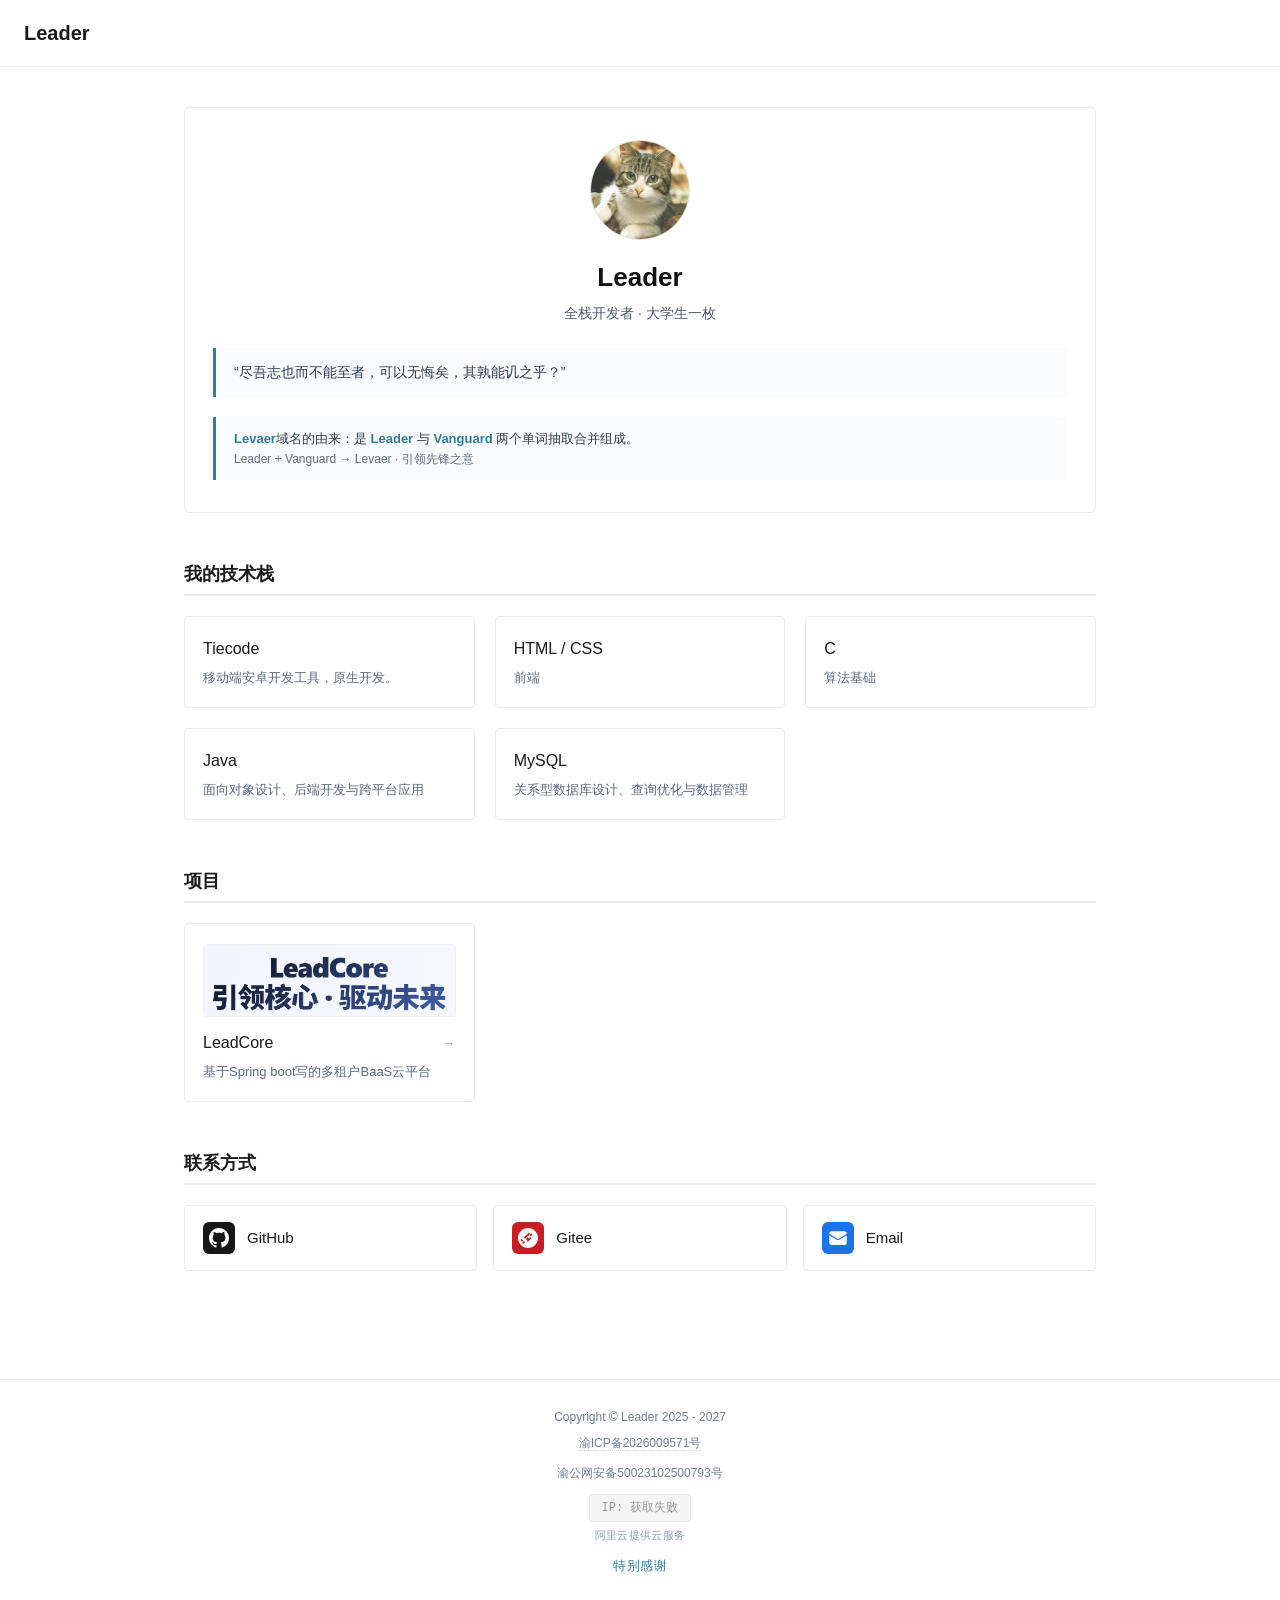
==== commit 93cfc73d: "更新 index.html 去除一个特别感谢对象" ====
--- a/index.html
+++ b/index.html
@@ -125,11 +125,7 @@
                 <button class="modal-close" id="thanksModalCloseBtn">✕</button>
             </div>
             <div class="modal-body" id="thanksModalBody">
-                <div class="thanks-item">
-                    <div class="thanks-name">结绳 <span class="thanks-arrow">→</span></div>
-                    <div class="thanks-desc">感谢提供安卓开发</div>
-                    <div class="thanks-link"><a href="http://tiecode.cn/" target="_blank" rel="noopener noreferrer">http://tiecode.cn/</a></div>
-                </div>
+                
                 <div class="thanks-item">
                     <div class="thanks-name">小暴技术团队 <span class="thanks-arrow">→</span></div>
                     <div class="thanks-desc">感谢提供云服务与技术指导</div>
--- a/css/style.css
+++ b/css/style.css
@@ -0,0 +1,560 @@
+* {
+    margin: 0;
+    padding: 0;
+    box-sizing: border-box;
+}
+body {
+    background: #fff;
+    font-family: -apple-system, BlinkMacSystemFont, "Segoe UI", Roboto, "Helvetica Neue", Helvetica, Arial, sans-serif;
+    color: #111;
+    line-height: 1.5;
+    touch-action: pan-y;
+    -webkit-text-size-adjust: 100%;
+}
+body.glitch-effect {
+    animation: gentleGlitch 0.15s ease-out both;
+}
+@keyframes gentleGlitch {
+    0% { text-shadow: -1px 0 rgba(255,80,80,0.3), 1px 0 rgba(80,80,255,0.3); transform: translate(0,0) skew(0deg); }
+    25% { text-shadow: 1px 0 rgba(255,80,80,0.3), -1px 0 rgba(80,80,255,0.3); transform: translate(0.5px,-0.5px) skew(0.3deg); }
+    50% { text-shadow: -1px 0 rgba(80,80,255,0.3), 1px 0 rgba(255,80,80,0.3); transform: translate(-0.5px,0.5px) skew(-0.2deg); }
+    75% { text-shadow: 1px 0 rgba(80,80,255,0.3), -1px 0 rgba(255,80,80,0.3); transform: translate(0,0.5px) skew(0.2deg); }
+    100% { text-shadow: none; transform: translate(0,0) skew(0deg); }
+}
+body.glitch-effect img {
+    filter: hue-rotate(1deg) contrast(1.02);
+    transition: filter 0.05s;
+}
+.header {
+    border-bottom: 1px solid #eaecef;
+    padding: 18px 24px;
+}
+.site-title {
+    font-size: 20px;
+    font-weight: 600;
+    color: #1a1a1a;
+}
+.container {
+    max-width: 960px;
+    margin: 0 auto;
+    padding: 40px 24px 60px;
+}
+.profile {
+    border: 1px solid #eaecef;
+    padding: 32px 28px;
+    background: #fff;
+    border-radius: 4px;
+    margin-bottom: 48px;
+}
+.avatar {
+    width: 100px;
+    height: 100px;
+    border-radius: 50%;
+    object-fit: cover;
+    border: 1px solid #ddd;
+    margin: 0 auto 18px auto;
+    display: block;
+    background: #f5f5f5;
+}
+.name {
+    font-size: 26px;
+    font-weight: 600;
+    margin-bottom: 6px;
+    text-align: center;
+}
+.sub {
+    color: #4e5b6e;
+    font-size: 14px;
+    margin-bottom: 24px;
+    text-align: center;
+}
+.quote {
+    border-left: 3px solid #2c7da0;
+    background: #fafbfc;
+    padding: 14px 18px;
+    margin: 20px 0 20px;
+    font-size: 14px;
+    color: #2c3e50;
+    text-align: left;
+}
+.domain-note {
+    border-left: 3px solid #2c7da0;
+    background: #fafbfc;
+    padding: 12px 18px;
+    font-size: 13px;
+    color: #2c3e50;
+    margin-top: 10px;
+    text-align: left;
+}
+.domain-note strong {
+    color: #2c7da0;
+    font-weight: 600;
+}
+.btn-subsite {
+    display: inline-flex;
+    align-items: center;
+    gap: 8px;
+    background: #2c7da0;
+    color: #fff;
+    padding: 10px 32px;
+    border-radius: 6px;
+    text-decoration: none;
+    font-weight: 500;
+    font-size: 15px;
+    transition: background 0.2s, transform 0.15s;
+    border: none;
+    cursor: pointer;
+    letter-spacing: 0.3px;
+}
+.btn-subsite:hover {
+    background: #1f5f7a;
+    transform: translateY(-1px);
+}
+.btn-subsite:active {
+    transform: scale(0.97);
+}
+.btn-subsite .arrow {
+    display: inline-block;
+    transition: transform 0.25s ease;
+}
+.btn-subsite:hover .arrow {
+    transform: translateX(4px);
+}
+.section {
+    margin-bottom: 48px;
+}
+.section-title {
+    font-size: 18px;
+    font-weight: 600;
+    margin-bottom: 20px;
+    padding-bottom: 6px;
+    border-bottom: 2px solid #eaecef;
+    color: #1a1a1a;
+}
+.card-grid {
+    display: grid;
+    grid-template-columns: repeat(auto-fill, minmax(280px, 1fr));
+    gap: 20px;
+}
+.card {
+    display: block;
+    border: 1px solid #eaecef;
+    padding: 20px 18px;
+    text-decoration: none;
+    color: #1a1a1a;
+    background: #fff;
+    border-radius: 4px;
+    transition: background 0.15s, border-color 0.15s;
+}
+.card:hover {
+    background: #fafbfc;
+    border-color: #cbd5e0;
+}
+.card-title {
+    font-size: 16px;
+    font-weight: 500;
+    margin-bottom: 8px;
+    display: flex;
+    justify-content: space-between;
+    align-items: center;
+}
+.card-arrow {
+    color: #8a9bb0;
+    font-size: 14px;
+}
+.card-desc {
+    font-size: 13px;
+    color: #5b6b82;
+    line-height: 1.4;
+}
+.project-img {
+    display: block;
+    width: 100%;
+    max-height: 120px;
+    object-fit: cover;
+    border-radius: 4px;
+    margin-bottom: 14px;
+    background: #f8f9fc;
+    border: 1px solid #eef2f6;
+}
+.loading-placeholder,
+.error-placeholder,
+.empty-placeholder {
+    grid-column: 1 / -1;
+    text-align: center;
+    padding: 40px 20px;
+    color: #7e8c9e;
+    font-size: 14px;
+    background: #fafbfc;
+    border-radius: 8px;
+    border: 1px dashed #dce3ec;
+}
+.error-placeholder {
+    color: #c97e5c;
+    border-color: #f5d0c2;
+    background: #fff8f5;
+}
+.empty-placeholder {
+    color: #7e8c9e;
+    border-color: #dce3ec;
+    background: #fafbfc;
+}
+.contact-grid {
+    display: grid;
+    grid-template-columns: repeat(auto-fill, minmax(260px, 1fr));
+    gap: 16px;
+}
+.contact-card {
+    border: 1px solid #eaecef;
+    border-radius: 4px;
+    background: #fff;
+    overflow: hidden;
+    transition: border-color 0.2s, transform 0.15s;
+    cursor: pointer;
+}
+.contact-card:hover {
+    border-color: #cbd5e0;
+    transform: translateY(-1px);
+}
+.contact-card:active {
+    transform: scale(0.98);
+}
+.contact-header {
+    display: flex;
+    align-items: center;
+    justify-content: space-between;
+    padding: 16px 18px;
+    user-select: none;
+    transition: background 0.15s;
+    gap: 12px;
+}
+.contact-header:hover {
+    background: #f6f8fa;
+}
+.contact-header-left {
+    display: flex;
+    align-items: center;
+    gap: 12px;
+}
+.contact-badge {
+    display: inline-flex;
+    align-items: center;
+    justify-content: center;
+    width: 32px;
+    height: 32px;
+    border-radius: 6px;
+    flex-shrink: 0;
+    background: #181717;
+    color: #fff;
+}
+.contact-badge svg {
+    width: 20px;
+    height: 20px;
+    fill: #fff;
+    display: block;
+}
+.contact-title {
+    font-size: 15px;
+    font-weight: 500;
+    color: #1a1a1a;
+}
+.footer {
+    border-top: 1px solid #eaecef;
+    padding: 28px 24px 32px;
+    text-align: center;
+    background: #fff;
+    font-size: 12px;
+    color: #6f7d95;
+}
+.copyright {
+    margin-bottom: 8px;
+}
+.special-thanks-trigger {
+    display: inline-block;
+    color: #2c7da0;
+    cursor: pointer;
+    font-weight: 500;
+    font-size: 13px;
+    padding: 2px 8px;
+    border-radius: 3px;
+    transition: background 0.2s, color 0.2s;
+    text-decoration: none;
+    border: 1px solid transparent;
+    letter-spacing: 0.5px;
+    margin-bottom: 8px;
+}
+.special-thanks-trigger:hover {
+    background: #f0f6fa;
+    color: #1a5f7a;
+    border-color: #d0e2ed;
+}
+.special-thanks-trigger:active {
+    transform: scale(0.96);
+}
+.icp a {
+    color: #6f7d95;
+    text-decoration: none;
+    border-bottom: 1px dotted #cbd5e0;
+}
+.icp a:hover {
+    color: #2c7da0;
+}
+.ip-box {
+    margin-top: 12px;
+    font-family: monospace;
+    font-size: 12px;
+    background: #f5f7fa;
+    display: inline-block;
+    padding: 4px 12px;
+    border-radius: 3px;
+    border: 1px solid #e2e8f0;
+    color: #2c5a74;
+}
+.ip-box.error {
+    color: #999;
+    background: #f5f5f5;
+}
+.esa-provider {
+    margin-top: 6px;
+    font-family: monospace;
+    font-size: 11px;
+    color: #8a9bb0;
+    letter-spacing: 0.3px;
+}
+.footer-thanks-row {
+    margin-top: 8px;
+}
+.police-record {
+    margin-top: 12px;
+    text-align: center;
+    line-height: 1.5;
+}
+.police-record a {
+    display: inline-flex;
+    align-items: center;
+    gap: 6px;
+    text-decoration: none;
+    color: #6f7d95;
+    transition: color 0.2s ease;
+    font-size: 12px;
+    font-weight: normal;
+    border: none;
+}
+.police-record a:hover {
+    color: #2c7da0;
+    text-decoration: none;
+}
+.police-record img {
+    height: 18px;
+    width: auto;
+    display: inline-block;
+    vertical-align: middle;
+    border: none;
+    opacity: 0.9;
+    transition: opacity 0.2s;
+}
+.police-record a:hover img {
+    opacity: 1;
+}
+@media (max-width: 640px) {
+    .container { padding: 28px 16px 48px; }
+    .profile { padding: 20px 16px; }
+    .avatar { width: 80px; height: 80px; }
+    .name { font-size: 22px; }
+    .card-grid { gap: 14px; }
+    .contact-grid { grid-template-columns: 1fr; }
+    .project-img { max-height: 100px; }
+    .section-title { font-size: 17px; }
+    .police-record img { height: 16px; }
+    .btn-subsite { padding: 8px 24px; font-size: 14px; width: 100%; justify-content: center; }
+    .contact-header { padding: 14px 14px; }
+    .contact-badge { width: 28px; height: 28px; }
+    .contact-badge svg { width: 18px; height: 18px; }
+    .special-thanks-trigger { font-size: 12px; padding: 2px 6px; }
+    .modal-box { padding: 24px 18px; max-width: 100%; margin: 12px; }
+    .modal-header-title { font-size: 17px; }
+    .modal-body { font-size: 13px; }
+    .modal-btn-close { padding: 6px 22px; font-size: 13px; width: 100%; }
+    .modal-footer { text-align: center; }
+    .thanks-item { padding: 12px 14px; }
+    .thanks-item .thanks-name { font-size: 14px; }
+    .thanks-item .thanks-desc { font-size: 12px; }
+    .thanks-item .thanks-link { font-size: 12px; }
+}
+.fade-up-item {
+    opacity: 0;
+    transform: translateY(30px);
+    transition: opacity 0.7s cubic-bezier(0.2, 0.9, 0.4, 1.1), transform 0.7s cubic-bezier(0.2, 0.9, 0.4, 1.1);
+}
+.fade-up-item.revealed {
+    opacity: 1;
+    transform: translateY(0);
+}
+.modal-overlay {
+    position: fixed;
+    top: 0;
+    left: 0;
+    right: 0;
+    bottom: 0;
+    background: rgba(0, 0, 0, 0.4);
+    display: flex;
+    align-items: center;
+    justify-content: center;
+    z-index: 1000;
+    opacity: 0;
+    visibility: hidden;
+    transition: opacity 0.3s ease, visibility 0.3s ease;
+    padding: 20px;
+}
+.modal-overlay.active {
+    opacity: 1;
+    visibility: visible;
+}
+.modal-box {
+    background: #fff;
+    border-radius: 4px;
+    border: 1px solid #eaecef;
+    max-width: 480px;
+    width: 100%;
+    padding: 32px 28px;
+    transform: scale(0.92) translateY(12px);
+    transition: transform 0.35s cubic-bezier(0.2, 0.9, 0.4, 1.1), opacity 0.3s ease;
+    opacity: 0;
+    box-shadow: 0 12px 40px rgba(0,0,0,0.12);
+}
+.modal-overlay.active .modal-box {
+    transform: scale(1) translateY(0);
+    opacity: 1;
+}
+.modal-header {
+    display: flex;
+    align-items: center;
+    justify-content: space-between;
+    margin-bottom: 18px;
+    padding-bottom: 10px;
+    border-bottom: 2px solid #eaecef;
+}
+.modal-header-left {
+    display: flex;
+    align-items: center;
+    gap: 12px;
+}
+.modal-header-title {
+    font-size: 18px;
+    font-weight: 600;
+    color: #1a1a1a;
+}
+.modal-close {
+    background: none;
+    border: none;
+    font-size: 24px;
+    color: #8a9bb0;
+    cursor: pointer;
+    padding: 0 4px;
+    line-height: 1;
+    transition: color 0.2s, transform 0.15s;
+}
+.modal-close:hover {
+    color: #1a1a1a;
+    transform: rotate(90deg);
+}
+.modal-body {
+    font-size: 14px;
+    color: #2c3e50;
+    line-height: 1.7;
+}
+.modal-body .row {
+    display: flex;
+    flex-wrap: wrap;
+    align-items: baseline;
+    gap: 4px 8px;
+    padding: 3px 0;
+}
+.modal-body .row+.row {
+    margin-top: 4px;
+}
+.modal-body .label {
+    color: #6f7d95;
+    font-size: 13px;
+    margin-right: 4px;
+}
+.modal-body .value {
+    word-break: break-all;
+}
+.modal-body a {
+    color: #2c7da0;
+    text-decoration: none;
+    word-break: break-all;
+}
+.modal-body a:hover {
+    text-decoration: underline;
+}
+.modal-footer {
+    margin-top: 22px;
+    text-align: right;
+}
+.modal-btn-close {
+    background: #2c7da0;
+    color: #fff;
+    border: none;
+    padding: 8px 28px;
+    border-radius: 6px;
+    font-size: 14px;
+    font-weight: 500;
+    cursor: pointer;
+    transition: background 0.2s, transform 0.15s;
+    letter-spacing: 0.3px;
+}
+.modal-btn-close:hover {
+    background: #1f5f7a;
+    transform: translateY(-1px);
+}
+.modal-btn-close:active {
+    transform: scale(0.97);
+}
+.thanks-item {
+    border: 1px solid #eaecef;
+    border-radius: 4px;
+    padding: 16px 18px;
+    background: #fafbfc;
+    transition: border-color 0.2s;
+    margin-bottom: 14px;
+}
+.thanks-item:last-child {
+    margin-bottom: 0;
+}
+.thanks-item:hover {
+    border-color: #cbd5e0;
+}
+.thanks-item .thanks-name {
+    font-weight: 600;
+    font-size: 15px;
+    color: #1a1a1a;
+    display: flex;
+    align-items: center;
+    gap: 6px;
+    margin-bottom: 4px;
+}
+.thanks-item .thanks-name .thanks-arrow {
+    color: #8a9bb0;
+    font-size: 13px;
+}
+.thanks-item .thanks-desc {
+    font-size: 13px;
+    color: #5b6b82;
+    margin-bottom: 6px;
+}
+.thanks-item .thanks-link {
+    font-size: 13px;
+    word-break: break-all;
+}
+.thanks-item .thanks-link a {
+    color: #2c7da0;
+    text-decoration: none;
+    border-bottom: 1px dotted #cbd5e0;
+    transition: border-color 0.2s;
+}
+.thanks-item .thanks-link a:hover {
+    border-color: #2c7da0;
+    text-decoration: none;
+}
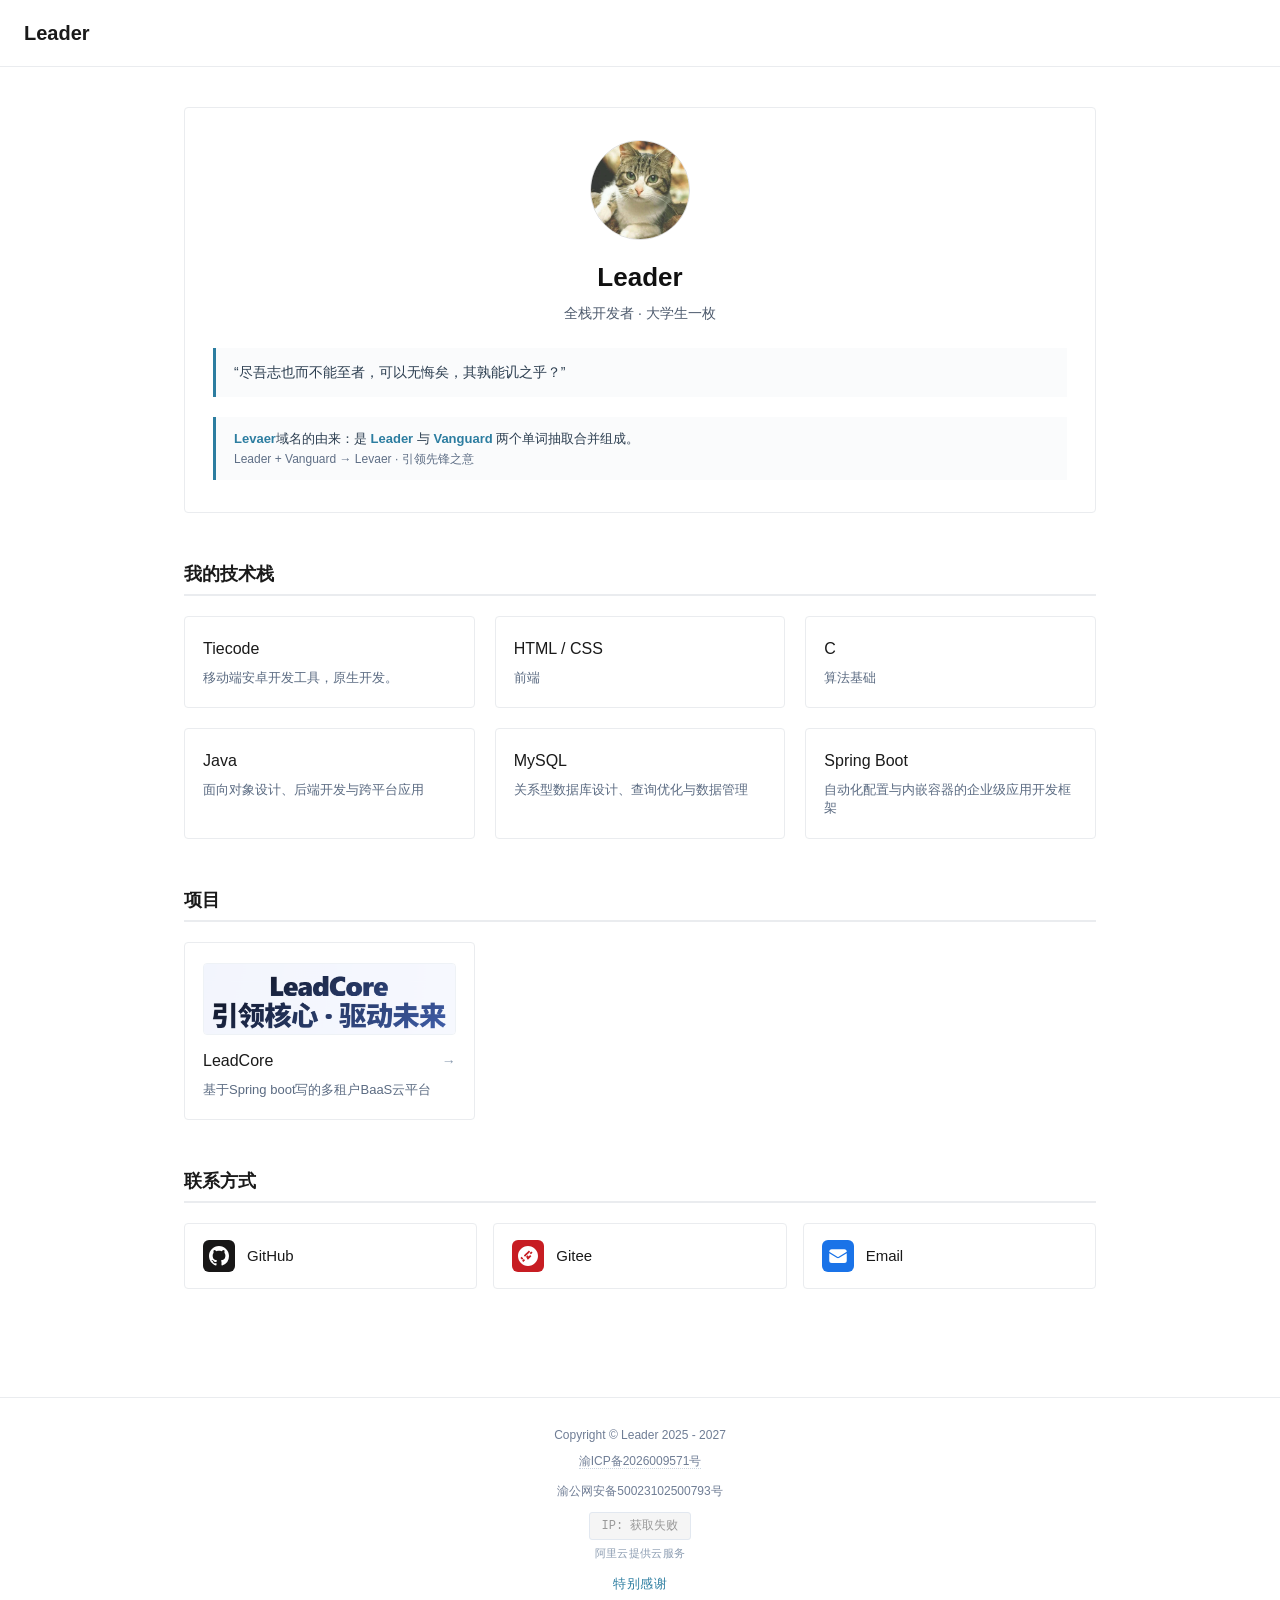
==== commit 16ea6292: "更新 index.html 新添加了一个技术栈Spring boot" ====
--- a/index.html
+++ b/index.html
@@ -32,6 +32,9 @@
                 <div class="card"><div class="card-title">C</div><div class="card-desc">算法基础</div></div>
                 <div class="card"><div class="card-title">Java</div><div class="card-desc">面向对象设计、后端开发与跨平台应用</div></div>
                 <div class="card"><div class="card-title">MySQL</div><div class="card-desc">关系型数据库设计、查询优化与数据管理</div></div>
+
+<div class="card"><div class="card-title">Spring Boot</div><div class="card-desc">自动化配置与内嵌容器的企业级应用开发框架</div></div>
+
             </div>
         </div>
         <div class="section fade-up-item" data-delay="100">
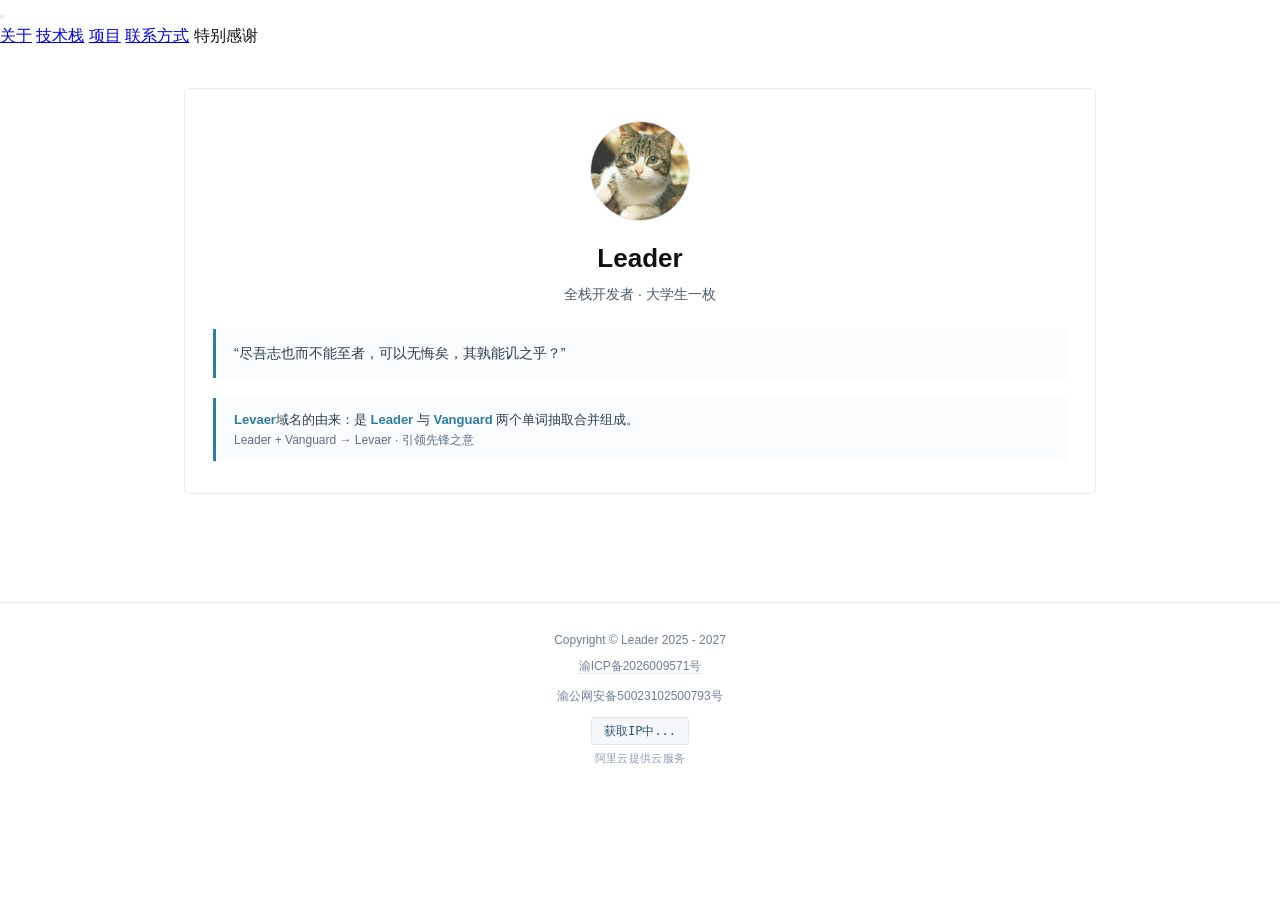
==== commit 7bf01e53: "Add hamburger menu and update layout sections Added a hamburger menu for navigation and updated the " ====
--- a/index.html
+++ b/index.html
@@ -8,40 +8,60 @@
     <link rel="stylesheet" href="css/style.css">
 </head>
 <body>
-    <header class="header">
-        <div class="site-title">Leader</div>
-    </header>
+
+    <div class="hamburger-wrapper">
+        <button class="hamburger" id="hamburger" aria-label="菜单">
+            <span class="hamburger-line"></span>
+            <span class="hamburger-line"></span>
+            <span class="hamburger-line"></span>
+        </button>
+        <div class="drawer-menu" id="drawerMenu">
+            <a href="#" class="drawer-item" data-target="about">关于</a>
+            <a href="#" class="drawer-item" data-target="tech">技术栈</a>
+            <a href="#" class="drawer-item" data-target="projects">项目</a>
+            <a href="#" class="drawer-item" data-target="contact">联系方式</a>
+            <span class="drawer-item thanks-drawer" id="thanksDrawer">特别感谢</span>
+        </div>
+    </div>
+
     <main class="container">
-        <div class="profile fade-up-item">
-            <img src="assets/gr.jpg" alt="Leader" class="avatar" onerror="this.src='https://placehold.co/100x100/eee/555?text=L'">
-            <h1 class="name">Leader</h1>
-            <div class="sub">全栈开发者 · 大学生一枚</div>
-            <div class="quote">
-                “尽吾志也而不能至者，可以无悔矣，其孰能讥之乎？”
+        <!-- 关于 -->
+        <section class="page-section" id="page-about">
+            <div class="profile">
+                <img src="assets/gr.jpg" alt="Leader" class="avatar" onerror="this.src='https://placehold.co/100x100/eee/555?text=L'">
+                <h1 class="name">Leader</h1>
+                <div class="sub">全栈开发者 · 大学生一枚</div>
+                <div class="quote">
+                    “尽吾志也而不能至者，可以无悔矣，其孰能讥之乎？”
+                </div>
+                <div class="domain-note">
+                    <strong>Levaer</strong>域名的由来：是 <strong>Leader</strong> 与 <strong>Vanguard</strong> 两个单词抽取合并组成。<br>
+                    <span style="font-size:12px; color:#5f6f86;">Leader + Vanguard → Levaer · 引领先锋之意</span>
+                </div>
             </div>
-            <div class="domain-note">
-                <strong>Levaer</strong>域名的由来：是 <strong>Leader</strong> 与 <strong>Vanguard</strong> 两个单词抽取合并组成。<br>
-                <span style="font-size:12px; color:#5f6f86;">Leader + Vanguard → Levaer · 引领先锋之意</span>
+        </section>
+
+        <!-- 技术栈 -->
+        <section class="page-section" id="page-tech" style="display:none;">
+            <div class="section-title">我的技术栈</div>
+            <div class="tech-tags">
+                <span class="tag">Tiecode</span>
+                <span class="tag">HTML / CSS</span>
+                <span class="tag">C</span>
+                <span class="tag">Java</span>
+                <span class="tag">MySQL</span>
+                <span class="tag">Spring Boot</span>
             </div>
-        </div>
-        <div class="section fade-up-item" data-delay="30">
-            <div class="section-title">我的技术栈</div>
-            <div class="card-grid">
-                <div class="card"><div class="card-title">Tiecode</div><div class="card-desc">移动端安卓开发工具，原生开发。</div></div>
-                <div class="card"><div class="card-title">HTML / CSS</div><div class="card-desc">前端</div></div>
-                <div class="card"><div class="card-title">C</div><div class="card-desc">算法基础</div></div>
-                <div class="card"><div class="card-title">Java</div><div class="card-desc">面向对象设计、后端开发与跨平台应用</div></div>
-                <div class="card"><div class="card-title">MySQL</div><div class="card-desc">关系型数据库设计、查询优化与数据管理</div></div>
+        </section>
 
-<div class="card"><div class="card-title">Spring Boot</div><div class="card-desc">自动化配置与内嵌容器的企业级应用开发框架</div></div>
-
-            </div>
-        </div>
-        <div class="section fade-up-item" data-delay="100">
+        <!-- 项目 -->
+        <section class="page-section" id="page-projects" style="display:none;">
             <div class="section-title">项目</div>
             <div class="card-grid" id="projectGrid"></div>
-        </div>
-        <div class="section fade-up-item" data-delay="300">
+        </section>
+
+        <!-- 联系方式 -->
+        <section class="page-section" id="page-contact" style="display:none;">
             <div class="section-title">联系方式</div>
             <div class="contact-grid">
                 <div class="contact-card" data-contact="github">
@@ -75,10 +95,11 @@
                     </div>
                 </div>
             </div>
-        </div>
+        </section>
     </main>
+
     <footer class="footer">
-        <div class="copyright">Copyright © Leader 2025 - 2027</div>
+        <div class="copyright footer-extra">Copyright © Leader 2025 - 2027</div>
         <div class="icp">
             <a href="https://beian.miit.gov.cn/" target="_blank" rel="noopener noreferrer">渝ICP备2026009571号</a>
         </div>
@@ -88,11 +109,8 @@
                 <span>渝公网安备50023102500793号</span>
             </a>
         </div>
-        <div class="ip-box" id="ipDisplay">获取IP中...</div>
-        <div class="esa-provider">阿里云提供云服务</div>
-        <div class="footer-thanks-row">
-            <span class="special-thanks-trigger" id="thanksTrigger">特别感谢</span>
-        </div>
+        <div class="ip-box footer-extra" id="ipDisplay">获取IP中...</div>
+        <div class="esa-provider footer-extra">阿里云提供云服务</div>
     </footer>
 
     <div class="modal-overlay" id="contactModal">
@@ -128,7 +146,6 @@
                 <button class="modal-close" id="thanksModalCloseBtn">✕</button>
             </div>
             <div class="modal-body" id="thanksModalBody">
-                
                 <div class="thanks-item">
                     <div class="thanks-name">小暴技术团队 <span class="thanks-arrow">→</span></div>
                     <div class="thanks-desc">感谢提供云服务与技术指导</div>
@@ -143,4 +160,4 @@
 
     <script src="js/index.js"></script>
 </body>
-</html>+</html>
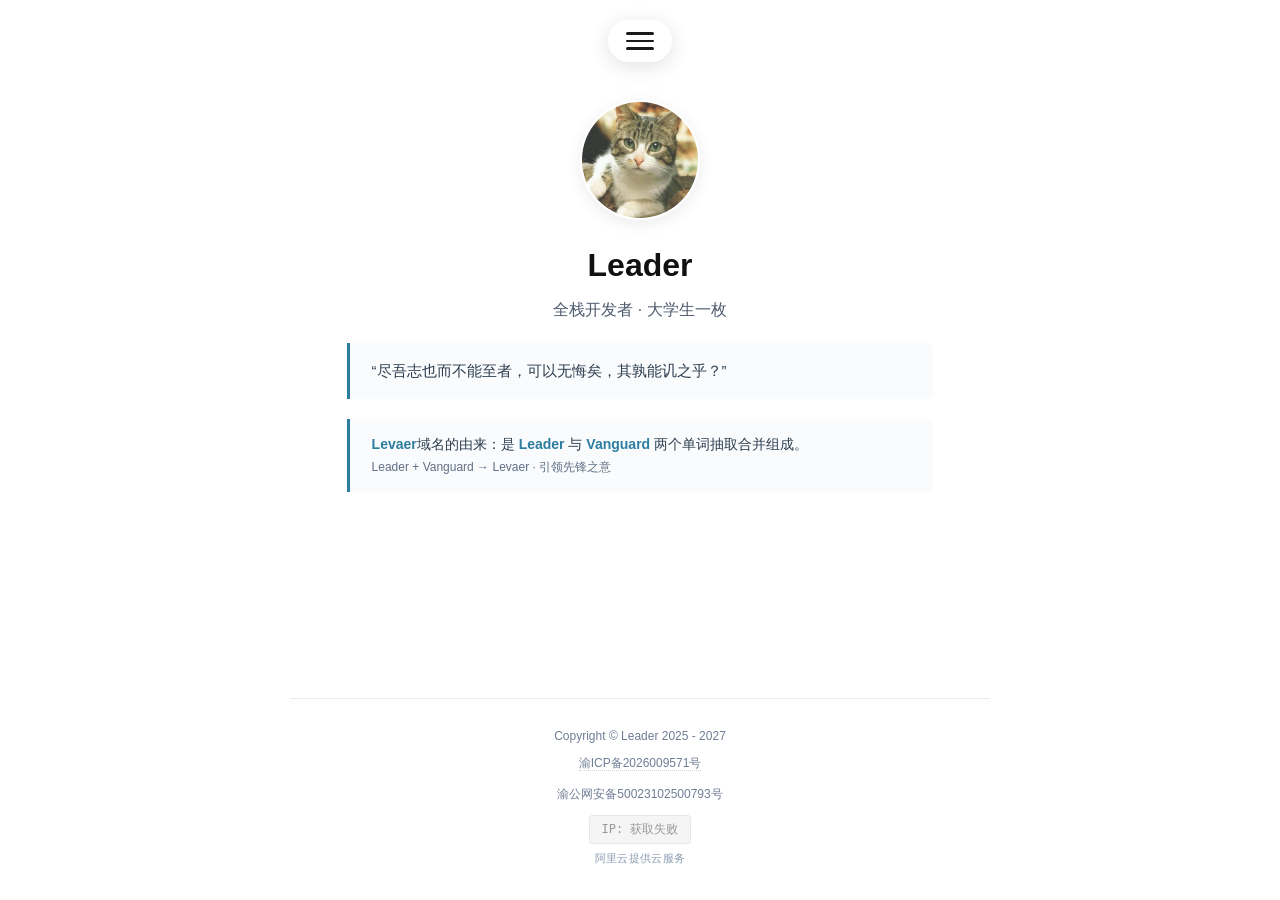
==== commit f2fb4671: "Refactor tech stack section to use list format" ====
--- a/index.html
+++ b/index.html
@@ -25,7 +25,6 @@
     </div>
 
     <main class="container">
-        <!-- 关于 -->
         <section class="page-section" id="page-about">
             <div class="profile">
                 <img src="assets/gr.jpg" alt="Leader" class="avatar" onerror="this.src='https://placehold.co/100x100/eee/555?text=L'">
@@ -41,26 +40,41 @@
             </div>
         </section>
 
-        <!-- 技术栈 -->
         <section class="page-section" id="page-tech" style="display:none;">
             <div class="section-title">我的技术栈</div>
-            <div class="tech-tags">
-                <span class="tag">Tiecode</span>
-                <span class="tag">HTML / CSS</span>
-                <span class="tag">C</span>
-                <span class="tag">Java</span>
-                <span class="tag">MySQL</span>
-                <span class="tag">Spring Boot</span>
-            </div>
+            <ul class="tech-list">
+                <li>
+                    <div class="tech-name">Tiecode</div>
+                    <div class="tech-desc">移动端安卓开发工具，原生开发。</div>
+                </li>
+                <li>
+                    <div class="tech-name">HTML / CSS</div>
+                    <div class="tech-desc">前端</div>
+                </li>
+                <li>
+                    <div class="tech-name">C</div>
+                    <div class="tech-desc">算法基础</div>
+                </li>
+                <li>
+                    <div class="tech-name">Java</div>
+                    <div class="tech-desc">面向对象设计、后端开发与跨平台应用</div>
+                </li>
+                <li>
+                    <div class="tech-name">MySQL</div>
+                    <div class="tech-desc">关系型数据库设计、查询优化与数据管理</div>
+                </li>
+                <li>
+                    <div class="tech-name">Spring Boot</div>
+                    <div class="tech-desc">自动化配置与内嵌容器的企业级应用开发框架</div>
+                </li>
+            </ul>
         </section>
 
-        <!-- 项目 -->
         <section class="page-section" id="page-projects" style="display:none;">
             <div class="section-title">项目</div>
             <div class="card-grid" id="projectGrid"></div>
         </section>
 
-        <!-- 联系方式 -->
         <section class="page-section" id="page-contact" style="display:none;">
             <div class="section-title">联系方式</div>
             <div class="contact-grid">
--- a/css/style.css
+++ b/css/style.css
@@ -7,133 +7,205 @@
     background: #fff;
     font-family: -apple-system, BlinkMacSystemFont, "Segoe UI", Roboto, "Helvetica Neue", Helvetica, Arial, sans-serif;
     color: #111;
-    line-height: 1.5;
-    touch-action: pan-y;
-    -webkit-text-size-adjust: 100%;
-}
-body.glitch-effect {
-    animation: gentleGlitch 0.15s ease-out both;
-}
-@keyframes gentleGlitch {
-    0% { text-shadow: -1px 0 rgba(255,80,80,0.3), 1px 0 rgba(80,80,255,0.3); transform: translate(0,0) skew(0deg); }
-    25% { text-shadow: 1px 0 rgba(255,80,80,0.3), -1px 0 rgba(80,80,255,0.3); transform: translate(0.5px,-0.5px) skew(0.3deg); }
-    50% { text-shadow: -1px 0 rgba(80,80,255,0.3), 1px 0 rgba(255,80,80,0.3); transform: translate(-0.5px,0.5px) skew(-0.2deg); }
-    75% { text-shadow: 1px 0 rgba(80,80,255,0.3), -1px 0 rgba(255,80,80,0.3); transform: translate(0,0.5px) skew(0.2deg); }
-    100% { text-shadow: none; transform: translate(0,0) skew(0deg); }
-}
-body.glitch-effect img {
-    filter: hue-rotate(1deg) contrast(1.02);
-    transition: filter 0.05s;
-}
-.header {
-    border-bottom: 1px solid #eaecef;
-    padding: 18px 24px;
-}
-.site-title {
+    line-height: 1.6;
+    padding-top: 80px;
+    display: flex;
+    flex-direction: column;
+    align-items: center;
+    min-height: 100vh;
+}
+.hamburger-wrapper {
+    position: fixed;
+    top: 20px;
+    left: 50%;
+    transform: translateX(-50%);
+    z-index: 1000;
+    display: flex;
+    flex-direction: column;
+    align-items: center;
+}
+.hamburger {
+    display: flex;
+    flex-direction: column;
+    gap: 5px;
+    background: rgba(255,255,255,0.92);
+    backdrop-filter: blur(4px);
+    -webkit-backdrop-filter: blur(4px);
+    border: none;
+    border-radius: 40px;
+    padding: 12px 18px;
+    cursor: pointer;
+    box-shadow: 0 4px 20px rgba(0,0,0,0.12);
+    transition: box-shadow 0.3s ease, transform 0.2s ease;
+}
+.hamburger:hover {
+    box-shadow: 0 6px 28px rgba(0,0,0,0.18);
+}
+.hamburger:active {
+    transform: scale(0.95);
+}
+.hamburger-line {
+    width: 28px;
+    height: 2.5px;
+    background: #1a1a1a;
+    border-radius: 3px;
+    transition: all 0.3s ease;
+    transform-origin: center;
+}
+.hamburger.active .hamburger-line:nth-child(1) {
+    transform: rotate(45deg) translate(6px, 6px);
+}
+.hamburger.active .hamburger-line:nth-child(2) {
+    opacity: 0;
+}
+.hamburger.active .hamburger-line:nth-child(3) {
+    transform: rotate(-45deg) translate(6px, -6px);
+}
+.drawer-menu {
+    background: rgba(255,255,255,0.96);
+    backdrop-filter: blur(8px);
+    -webkit-backdrop-filter: blur(8px);
+    border-radius: 16px;
+    box-shadow: 0 8px 32px rgba(0,0,0,0.14);
+    padding: 12px 0;
+    margin-top: 12px;
+    min-width: 200px;
+    display: flex;
+    flex-direction: column;
+    overflow: hidden;
+    max-height: 0;
+    opacity: 0;
+    transform: translateY(-10px);
+    transition: max-height 0.4s cubic-bezier(0.2, 0.9, 0.3, 1.1),
+                opacity 0.3s ease,
+                transform 0.3s ease;
+    visibility: hidden;
+}
+.drawer-menu.open {
+    max-height: 400px;
+    opacity: 1;
+    transform: translateY(0);
+    visibility: visible;
+}
+.drawer-item {
+    padding: 12px 24px;
+    font-size: 16px;
+    font-weight: 500;
+    color: #1a1a1a;
+    text-decoration: none;
+    text-align: center;
+    transition: background 0.2s, color 0.2s;
+    cursor: pointer;
+    border: none;
+    background: transparent;
+}
+.drawer-item:hover {
+    background: #f0f4f9;
+    color: #2c7da0;
+}
+.drawer-item.thanks-drawer {
+    color: #2c7da0;
+}
+.drawer-item.thanks-drawer:hover {
+    background: #e8f0f8;
+    color: #1f5f7a;
+}
+.container {
+    max-width: 700px;
+    width: 100%;
+    margin: 0 auto;
+    padding: 20px 24px 20px;
+    flex: 1 0 auto;
+}
+.page-section {
+    animation: fadeIn 0.3s ease;
+}
+@keyframes fadeIn {
+    from { opacity: 0; transform: translateY(8px); }
+    to { opacity: 1; transform: translateY(0); }
+}
+.section-title {
     font-size: 20px;
-    font-weight: 600;
-    color: #1a1a1a;
-}
-.container {
-    max-width: 960px;
-    margin: 0 auto;
-    padding: 40px 24px 60px;
-}
-.profile {
-    border: 1px solid #eaecef;
-    padding: 32px 28px;
-    background: #fff;
-    border-radius: 4px;
-    margin-bottom: 48px;
-}
-.avatar {
-    width: 100px;
-    height: 100px;
-    border-radius: 50%;
-    object-fit: cover;
-    border: 1px solid #ddd;
-    margin: 0 auto 18px auto;
-    display: block;
-    background: #f5f5f5;
-}
-.name {
-    font-size: 26px;
-    font-weight: 600;
-    margin-bottom: 6px;
-    text-align: center;
-}
-.sub {
-    color: #4e5b6e;
-    font-size: 14px;
-    margin-bottom: 24px;
-    text-align: center;
-}
-.quote {
-    border-left: 3px solid #2c7da0;
-    background: #fafbfc;
-    padding: 14px 18px;
-    margin: 20px 0 20px;
-    font-size: 14px;
-    color: #2c3e50;
-    text-align: left;
-}
-.domain-note {
-    border-left: 3px solid #2c7da0;
-    background: #fafbfc;
-    padding: 12px 18px;
-    font-size: 13px;
-    color: #2c3e50;
-    margin-top: 10px;
-    text-align: left;
-}
-.domain-note strong {
-    color: #2c7da0;
-    font-weight: 600;
-}
-.btn-subsite {
-    display: inline-flex;
-    align-items: center;
-    gap: 8px;
-    background: #2c7da0;
-    color: #fff;
-    padding: 10px 32px;
-    border-radius: 6px;
-    text-decoration: none;
-    font-weight: 500;
-    font-size: 15px;
-    transition: background 0.2s, transform 0.15s;
-    border: none;
-    cursor: pointer;
-    letter-spacing: 0.3px;
-}
-.btn-subsite:hover {
-    background: #1f5f7a;
-    transform: translateY(-1px);
-}
-.btn-subsite:active {
-    transform: scale(0.97);
-}
-.btn-subsite .arrow {
-    display: inline-block;
-    transition: transform 0.25s ease;
-}
-.btn-subsite:hover .arrow {
-    transform: translateX(4px);
-}
-.section {
-    margin-bottom: 48px;
-}
-.section-title {
-    font-size: 18px;
     font-weight: 600;
     margin-bottom: 20px;
     padding-bottom: 6px;
     border-bottom: 2px solid #eaecef;
     color: #1a1a1a;
+    text-align: center;
+}
+.profile {
+    text-align: center;
+}
+.avatar {
+    width: 120px;
+    height: 120px;
+    border-radius: 50%;
+    object-fit: cover;
+    border: 2px solid #fff;
+    box-shadow: 0 4px 16px rgba(0,0,0,0.08);
+    margin: 0 auto 20px;
+    display: block;
+}
+.name {
+    font-size: 32px;
+    font-weight: 700;
+    margin-bottom: 6px;
+}
+.sub {
+    font-size: 16px;
+    color: #4e5b6e;
+    margin-bottom: 20px;
+}
+.quote {
+    border-left: 3px solid #2c7da0;
+    background: #fafbfc;
+    padding: 16px 22px;
+    margin: 12px auto 20px;
+    font-size: 15px;
+    color: #2c3e50;
+    border-radius: 0 6px 6px 0;
+    max-width: 90%;
+    text-align: left;
+}
+.domain-note {
+    border-left: 3px solid #2c7da0;
+    background: #fafbfc;
+    padding: 14px 22px;
+    font-size: 14px;
+    color: #2c3e50;
+    border-radius: 0 6px 6px 0;
+    max-width: 90%;
+    margin: 0 auto;
+    text-align: left;
+}
+.domain-note strong {
+    color: #2c7da0;
+    font-weight: 600;
+}
+.tech-tags {
+    display: flex;
+    flex-wrap: wrap;
+    gap: 10px;
+    justify-content: center;
+}
+.tag {
+    background: #f5f7fa;
+    padding: 6px 18px;
+    border-radius: 30px;
+    font-size: 14px;
+    font-weight: 500;
+    color: #1a1a1a;
+    border: 1px solid #eaecef;
+    transition: all 0.25s ease;
+}
+.tag:hover {
+    background: #2c7da0;
+    color: #fff;
+    border-color: #2c7da0;
 }
 .card-grid {
     display: grid;
-    grid-template-columns: repeat(auto-fill, minmax(280px, 1fr));
+    grid-template-columns: repeat(auto-fill, minmax(240px, 1fr));
     gap: 20px;
 }
 .card {
@@ -143,12 +215,14 @@
     text-decoration: none;
     color: #1a1a1a;
     background: #fff;
-    border-radius: 4px;
-    transition: background 0.15s, border-color 0.15s;
+    border-radius: 8px;
+    transition: all 0.25s ease;
 }
 .card:hover {
     background: #fafbfc;
     border-color: #cbd5e0;
+    transform: translateY(-2px);
+    box-shadow: 0 4px 12px rgba(0,0,0,0.04);
 }
 .card-title {
     font-size: 16px;
@@ -199,14 +273,18 @@
     border-color: #dce3ec;
     background: #fafbfc;
 }
+/* 联系方式卡片：flex居中布局 */
 .contact-grid {
-    display: grid;
-    grid-template-columns: repeat(auto-fill, minmax(260px, 1fr));
+    display: flex;
+    flex-wrap: wrap;
+    justify-content: center;
     gap: 16px;
 }
 .contact-card {
+    flex: 0 1 auto;
+    min-width: 180px;
     border: 1px solid #eaecef;
-    border-radius: 4px;
+    border-radius: 8px;
     background: #fff;
     overflow: hidden;
     transition: border-color 0.2s, transform 0.15s;
@@ -223,7 +301,7 @@
     display: flex;
     align-items: center;
     justify-content: space-between;
-    padding: 16px 18px;
+    padding: 14px 16px;
     user-select: none;
     transition: background 0.15s;
     gap: 12px;
@@ -259,38 +337,19 @@
     color: #1a1a1a;
 }
 .footer {
-    border-top: 1px solid #eaecef;
+    max-width: 700px;
+    width: 100%;
     padding: 28px 24px 32px;
     text-align: center;
     background: #fff;
     font-size: 12px;
     color: #6f7d95;
+    margin-top: 40px;
+    border-top: 1px solid #eaecef;
 }
 .copyright {
     margin-bottom: 8px;
 }
-.special-thanks-trigger {
-    display: inline-block;
-    color: #2c7da0;
-    cursor: pointer;
-    font-weight: 500;
-    font-size: 13px;
-    padding: 2px 8px;
-    border-radius: 3px;
-    transition: background 0.2s, color 0.2s;
-    text-decoration: none;
-    border: 1px solid transparent;
-    letter-spacing: 0.5px;
-    margin-bottom: 8px;
-}
-.special-thanks-trigger:hover {
-    background: #f0f6fa;
-    color: #1a5f7a;
-    border-color: #d0e2ed;
-}
-.special-thanks-trigger:active {
-    transform: scale(0.96);
-}
 .icp a {
     color: #6f7d95;
     text-decoration: none;
@@ -298,6 +357,38 @@
 }
 .icp a:hover {
     color: #2c7da0;
+}
+.police-record {
+    margin-top: 12px;
+    text-align: center;
+    line-height: 1.5;
+}
+.police-record a {
+    display: inline-flex;
+    align-items: center;
+    gap: 6px;
+    text-decoration: none;
+    color: #6f7d95;
+    transition: color 0.2s ease;
+    font-size: 12px;
+    font-weight: normal;
+    border: none;
+}
+.police-record a:hover {
+    color: #2c7da0;
+    text-decoration: none;
+}
+.police-record img {
+    height: 18px;
+    width: auto;
+    display: inline-block;
+    vertical-align: middle;
+    border: none;
+    opacity: 0.9;
+    transition: opacity 0.2s;
+}
+.police-record a:hover img {
+    opacity: 1;
 }
 .ip-box {
     margin-top: 12px;
@@ -321,75 +412,6 @@
     color: #8a9bb0;
     letter-spacing: 0.3px;
 }
-.footer-thanks-row {
-    margin-top: 8px;
-}
-.police-record {
-    margin-top: 12px;
-    text-align: center;
-    line-height: 1.5;
-}
-.police-record a {
-    display: inline-flex;
-    align-items: center;
-    gap: 6px;
-    text-decoration: none;
-    color: #6f7d95;
-    transition: color 0.2s ease;
-    font-size: 12px;
-    font-weight: normal;
-    border: none;
-}
-.police-record a:hover {
-    color: #2c7da0;
-    text-decoration: none;
-}
-.police-record img {
-    height: 18px;
-    width: auto;
-    display: inline-block;
-    vertical-align: middle;
-    border: none;
-    opacity: 0.9;
-    transition: opacity 0.2s;
-}
-.police-record a:hover img {
-    opacity: 1;
-}
-@media (max-width: 640px) {
-    .container { padding: 28px 16px 48px; }
-    .profile { padding: 20px 16px; }
-    .avatar { width: 80px; height: 80px; }
-    .name { font-size: 22px; }
-    .card-grid { gap: 14px; }
-    .contact-grid { grid-template-columns: 1fr; }
-    .project-img { max-height: 100px; }
-    .section-title { font-size: 17px; }
-    .police-record img { height: 16px; }
-    .btn-subsite { padding: 8px 24px; font-size: 14px; width: 100%; justify-content: center; }
-    .contact-header { padding: 14px 14px; }
-    .contact-badge { width: 28px; height: 28px; }
-    .contact-badge svg { width: 18px; height: 18px; }
-    .special-thanks-trigger { font-size: 12px; padding: 2px 6px; }
-    .modal-box { padding: 24px 18px; max-width: 100%; margin: 12px; }
-    .modal-header-title { font-size: 17px; }
-    .modal-body { font-size: 13px; }
-    .modal-btn-close { padding: 6px 22px; font-size: 13px; width: 100%; }
-    .modal-footer { text-align: center; }
-    .thanks-item { padding: 12px 14px; }
-    .thanks-item .thanks-name { font-size: 14px; }
-    .thanks-item .thanks-desc { font-size: 12px; }
-    .thanks-item .thanks-link { font-size: 12px; }
-}
-.fade-up-item {
-    opacity: 0;
-    transform: translateY(30px);
-    transition: opacity 0.7s cubic-bezier(0.2, 0.9, 0.4, 1.1), transform 0.7s cubic-bezier(0.2, 0.9, 0.4, 1.1);
-}
-.fade-up-item.revealed {
-    opacity: 1;
-    transform: translateY(0);
-}
 .modal-overlay {
     position: fixed;
     top: 0;
@@ -400,7 +422,7 @@
     display: flex;
     align-items: center;
     justify-content: center;
-    z-index: 1000;
+    z-index: 2000;
     opacity: 0;
     visibility: hidden;
     transition: opacity 0.3s ease, visibility 0.3s ease;
@@ -412,11 +434,11 @@
 }
 .modal-box {
     background: #fff;
-    border-radius: 4px;
+    border-radius: 12px;
     border: 1px solid #eaecef;
     max-width: 480px;
     width: 100%;
-    padding: 32px 28px;
+    padding: 28px 24px;
     transform: scale(0.92) translateY(12px);
     transition: transform 0.35s cubic-bezier(0.2, 0.9, 0.4, 1.1), opacity 0.3s ease;
     opacity: 0;
@@ -514,7 +536,7 @@
 }
 .thanks-item {
     border: 1px solid #eaecef;
-    border-radius: 4px;
+    border-radius: 6px;
     padding: 16px 18px;
     background: #fafbfc;
     transition: border-color 0.2s;
@@ -557,4 +579,101 @@
 .thanks-item .thanks-link a:hover {
     border-color: #2c7da0;
     text-decoration: none;
-}+}
+@media (max-width: 640px) {
+    body {
+        padding-top: 80px;
+    }
+    .hamburger-wrapper {
+        top: 16px;
+    }
+    .hamburger {
+        padding: 10px 14px;
+        border-radius: 30px;
+    }
+    .hamburger-line {
+        width: 24px;
+        height: 2px;
+    }
+    .drawer-menu {
+        min-width: 180px;
+        margin-top: 10px;
+    }
+    .drawer-item {
+        padding: 10px 20px;
+        font-size: 15px;
+    }
+    .container {
+        padding: 16px 16px 16px;
+    }
+    .avatar {
+        width: 100px;
+        height: 100px;
+    }
+    .name {
+        font-size: 26px;
+    }
+    .sub {
+        font-size: 14px;
+    }
+    .quote {
+        font-size: 13px;
+        padding: 12px 16px;
+        max-width: 100%;
+    }
+    .domain-note {
+        font-size: 12px;
+        padding: 10px 16px;
+        max-width: 100%;
+    }
+    .section-title {
+        font-size: 18px;
+    }
+    .card-grid {
+        grid-template-columns: 1fr;
+    }
+    .contact-grid {
+        flex-direction: column;
+        align-items: center;
+    }
+    .contact-card {
+        width: 100%;
+        max-width: 300px;
+    }
+    .footer {
+        padding: 24px 16px 28px;
+        margin-top: 30px;
+    }
+    .police-record img {
+        height: 16px;
+    }
+    .modal-box {
+        padding: 20px 16px;
+        margin: 12px;
+    }
+    .modal-header-title {
+        font-size: 17px;
+    }
+    .modal-body {
+        font-size: 13px;
+    }
+    .modal-btn-close {
+        width: 100%;
+        padding: 8px;
+    }
+    .modal-footer {
+        text-align: center;
+    }
+    .thanks-item {
+        padding: 12px 14px;
+    }
+    .thanks-item .thanks-name {
+        font-size: 14px;
+    }
+    .thanks-item .thanks-desc {
+        font-size: 12px;
+    }
+    .thanks-item .thanks-link {
+        font-size: 12px;
+    }
+}
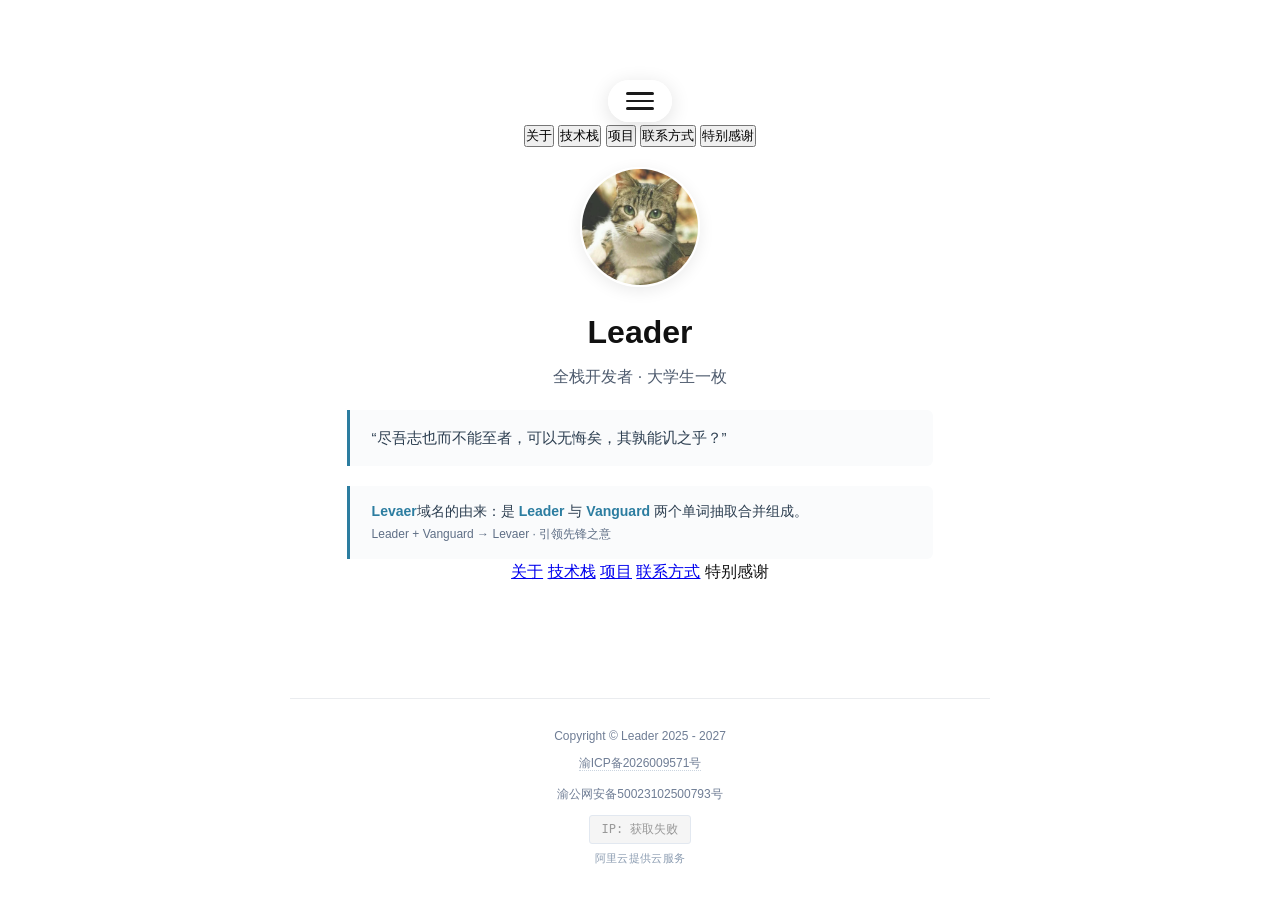
==== commit 0ed7d95b: "Refactor HTML structure and remove unused elements" ====
--- a/index.html
+++ b/index.html
@@ -8,74 +8,61 @@
     <link rel="stylesheet" href="css/style.css">
 </head>
 <body>
-
-    <div class="hamburger-wrapper">
-        <button class="hamburger" id="hamburger" aria-label="菜单">
-            <span class="hamburger-line"></span>
-            <span class="hamburger-line"></span>
-            <span class="hamburger-line"></span>
-        </button>
-        <div class="drawer-menu" id="drawerMenu">
-            <a href="#" class="drawer-item" data-target="about">关于</a>
-            <a href="#" class="drawer-item" data-target="tech">技术栈</a>
-            <a href="#" class="drawer-item" data-target="projects">项目</a>
-            <a href="#" class="drawer-item" data-target="contact">联系方式</a>
-            <span class="drawer-item thanks-drawer" id="thanksDrawer">特别感谢</span>
+    <header class="header">
+        <div class="header-inner">
+            <button class="hamburger" id="hamburger" aria-label="菜单">
+                <span class="hamburger-line"></span>
+                <span class="hamburger-line"></span>
+                <span class="hamburger-line"></span>
+            </button>
+        </div>
+    </header>
+    <div class="menu-overlay" id="menuOverlay"></div>
+    <div class="top-panel" id="topPanel">
+        <div class="panel-body">
+            <button class="panel-btn" data-target="about">关于</button>
+            <button class="panel-btn" data-target="tech">技术栈</button>
+            <button class="panel-btn" data-target="projects">项目</button>
+            <button class="panel-btn" data-target="contact">联系方式</button>
+            <button class="panel-btn" data-target="thanks" id="thanksPanel">特别感谢</button>
         </div>
     </div>
-
     <main class="container">
         <section class="page-section" id="page-about">
             <div class="profile">
                 <img src="assets/gr.jpg" alt="Leader" class="avatar" onerror="this.src='https://placehold.co/100x100/eee/555?text=L'">
                 <h1 class="name">Leader</h1>
                 <div class="sub">全栈开发者 · 大学生一枚</div>
-                <div class="quote">
-                    “尽吾志也而不能至者，可以无悔矣，其孰能讥之乎？”
-                </div>
-                <div class="domain-note">
-                    <strong>Levaer</strong>域名的由来：是 <strong>Leader</strong> 与 <strong>Vanguard</strong> 两个单词抽取合并组成。<br>
-                    <span style="font-size:12px; color:#5f6f86;">Leader + Vanguard → Levaer · 引领先锋之意</span>
-                </div>
+                <div class="quote">“尽吾志也而不能至者，可以无悔矣，其孰能讥之乎？”</div>
+                <div class="domain-note"><strong>Levaer</strong>域名的由来：是 <strong>Leader</strong> 与 <strong>Vanguard</strong> 两个单词抽取合并组成。<br><span style="font-size:12px; color:#5f6f86;">Leader + Vanguard → Levaer · 引领先锋之意</span></div>
+                <nav class="nav-desktop-content">
+                    <a href="#" class="nav-link active" data-target="about">关于</a>
+                    <a href="#" class="nav-link" data-target="tech">技术栈</a>
+                    <a href="#" class="nav-link" data-target="projects">项目</a>
+                    <a href="#" class="nav-link" data-target="contact">联系方式</a>
+                    <span class="nav-link" data-target="thanks" id="thanksNav">特别感谢</span>
+                </nav>
             </div>
         </section>
-
         <section class="page-section" id="page-tech" style="display:none;">
-            <div class="section-title">我的技术栈</div>
+            <div class="back-home"><a href="#" class="back-link" data-target="about">← 返回首页</a></div>
+            <div class="section-title">技术栈</div>
             <ul class="tech-list">
-                <li>
-                    <div class="tech-name">Tiecode</div>
-                    <div class="tech-desc">移动端安卓开发工具，原生开发。</div>
-                </li>
-                <li>
-                    <div class="tech-name">HTML / CSS</div>
-                    <div class="tech-desc">前端</div>
-                </li>
-                <li>
-                    <div class="tech-name">C</div>
-                    <div class="tech-desc">算法基础</div>
-                </li>
-                <li>
-                    <div class="tech-name">Java</div>
-                    <div class="tech-desc">面向对象设计、后端开发与跨平台应用</div>
-                </li>
-                <li>
-                    <div class="tech-name">MySQL</div>
-                    <div class="tech-desc">关系型数据库设计、查询优化与数据管理</div>
-                </li>
-                <li>
-                    <div class="tech-name">Spring Boot</div>
-                    <div class="tech-desc">自动化配置与内嵌容器的企业级应用开发框架</div>
-                </li>
+                <li><div class="tech-name">Tiecode</div><div class="tech-desc">移动端安卓开发工具，原生开发。</div></li>
+                <li><div class="tech-name">HTML / CSS</div><div class="tech-desc">前端</div></li>
+                <li><div class="tech-name">C</div><div class="tech-desc">算法基础</div></li>
+                <li><div class="tech-name">Java</div><div class="tech-desc">面向对象设计、后端开发与跨平台应用</div></li>
+                <li><div class="tech-name">MySQL</div><div class="tech-desc">关系型数据库设计、查询优化与数据管理</div></li>
+                <li><div class="tech-name">Spring Boot</div><div class="tech-desc">自动化配置与内嵌容器的企业级应用开发框架</div></li>
             </ul>
         </section>
-
         <section class="page-section" id="page-projects" style="display:none;">
+            <div class="back-home"><a href="#" class="back-link" data-target="about">← 返回首页</a></div>
             <div class="section-title">项目</div>
             <div class="card-grid" id="projectGrid"></div>
         </section>
-
         <section class="page-section" id="page-contact" style="display:none;">
+            <div class="back-home"><a href="#" class="back-link" data-target="about">← 返回首页</a></div>
             <div class="section-title">联系方式</div>
             <div class="contact-grid">
                 <div class="contact-card" data-contact="github">
@@ -111,22 +98,13 @@
             </div>
         </section>
     </main>
-
     <footer class="footer">
         <div class="copyright footer-extra">Copyright © Leader 2025 - 2027</div>
-        <div class="icp">
-            <a href="https://beian.miit.gov.cn/" target="_blank" rel="noopener noreferrer">渝ICP备2026009571号</a>
-        </div>
-        <div class="police-record">
-            <a href="https://beian.mps.gov.cn/#/query/webSearch" target="_blank" rel="noopener noreferrer">
-                <img src="https://levaer.cn/assets/ga.png" alt="公安备案图标" onerror="this.style.display='none'">
-                <span>渝公网安备50023102500793号</span>
-            </a>
-        </div>
+        <div class="icp"><a href="https://beian.miit.gov.cn/" target="_blank" rel="noopener noreferrer">渝ICP备2026009571号</a></div>
+        <div class="police-record"><a href="https://beian.mps.gov.cn/#/query/webSearch" target="_blank" rel="noopener noreferrer"><img src="https://levaer.cn/assets/ga.png" alt="公安备案图标" onerror="this.style.display='none'"><span>渝公网安备50023102500793号</span></a></div>
         <div class="ip-box footer-extra" id="ipDisplay">获取IP中...</div>
         <div class="esa-provider footer-extra">阿里云提供云服务</div>
     </footer>
-
     <div class="modal-overlay" id="contactModal">
         <div class="modal-box">
             <div class="modal-header">
@@ -142,12 +120,9 @@
                 <div class="row"><span class="label">用户：</span><span class="value"><strong>Leadercns</strong></span></div>
                 <div class="row"><span class="label">链接：</span><a href="https://github.com/Leadercns" target="_blank" rel="noopener noreferrer">https://github.com/Leadercns</a></div>
             </div>
-            <div class="modal-footer">
-                <button class="modal-btn-close" id="modalCloseBtn2">关闭</button>
-            </div>
+            <div class="modal-footer"><button class="modal-btn-close" id="modalCloseBtn2">关闭</button></div>
         </div>
     </div>
-
     <div class="modal-overlay" id="thanksModal">
         <div class="modal-box">
             <div class="modal-header">
@@ -166,12 +141,9 @@
                     <div class="thanks-link"><a href="http://xbjstd.cn/" target="_blank" rel="noopener noreferrer">http://xbjstd.cn/</a></div>
                 </div>
             </div>
-            <div class="modal-footer">
-                <button class="modal-btn-close" id="thanksModalCloseBtn2">关闭</button>
-            </div>
+            <div class="modal-footer"><button class="modal-btn-close" id="thanksModalCloseBtn2">关闭</button></div>
         </div>
     </div>
-
     <script src="js/index.js"></script>
 </body>
 </html>
--- a/css/style.css
+++ b/css/style.css
@@ -182,31 +182,48 @@
     color: #2c7da0;
     font-weight: 600;
 }
-.tech-tags {
-    display: flex;
-    flex-wrap: wrap;
-    gap: 10px;
-    justify-content: center;
-}
-.tag {
+.tech-list {
+    list-style: none;
+    padding: 0;
+    margin: 0;
+    display: flex;
+    flex-direction: column;
+    gap: 12px;
+}
+.tech-list li {
     background: #f5f7fa;
-    padding: 6px 18px;
-    border-radius: 30px;
-    font-size: 14px;
-    font-weight: 500;
-    color: #1a1a1a;
     border: 1px solid #eaecef;
+    border-radius: 8px;
+    padding: 14px 20px;
     transition: all 0.25s ease;
-}
-.tag:hover {
+    text-align: center;
+}
+.tech-list li:hover {
     background: #2c7da0;
+    border-color: #2c7da0;
+}
+.tech-list li:hover .tech-name {
     color: #fff;
-    border-color: #2c7da0;
+}
+.tech-list li:hover .tech-desc {
+    color: rgba(255,255,255,0.85);
+}
+.tech-name {
+    font-size: 16px;
+    font-weight: 600;
+    color: #1a1a1a;
+    margin-bottom: 4px;
+    transition: color 0.25s ease;
+}
+.tech-desc {
+    font-size: 13px;
+    color: #5b6b82;
+    transition: color 0.25s ease;
 }
 .card-grid {
-    display: grid;
-    grid-template-columns: repeat(auto-fill, minmax(240px, 1fr));
-    gap: 20px;
+    display: flex;
+    flex-direction: column;
+    gap: 16px;
 }
 .card {
     display: block;
@@ -254,7 +271,6 @@
 .loading-placeholder,
 .error-placeholder,
 .empty-placeholder {
-    grid-column: 1 / -1;
     text-align: center;
     padding: 40px 20px;
     color: #7e8c9e;
@@ -273,7 +289,6 @@
     border-color: #dce3ec;
     background: #fafbfc;
 }
-/* 联系方式卡片：flex居中布局 */
 .contact-grid {
     display: flex;
     flex-wrap: wrap;
@@ -629,9 +644,6 @@
     .section-title {
         font-size: 18px;
     }
-    .card-grid {
-        grid-template-columns: 1fr;
-    }
     .contact-grid {
         flex-direction: column;
         align-items: center;
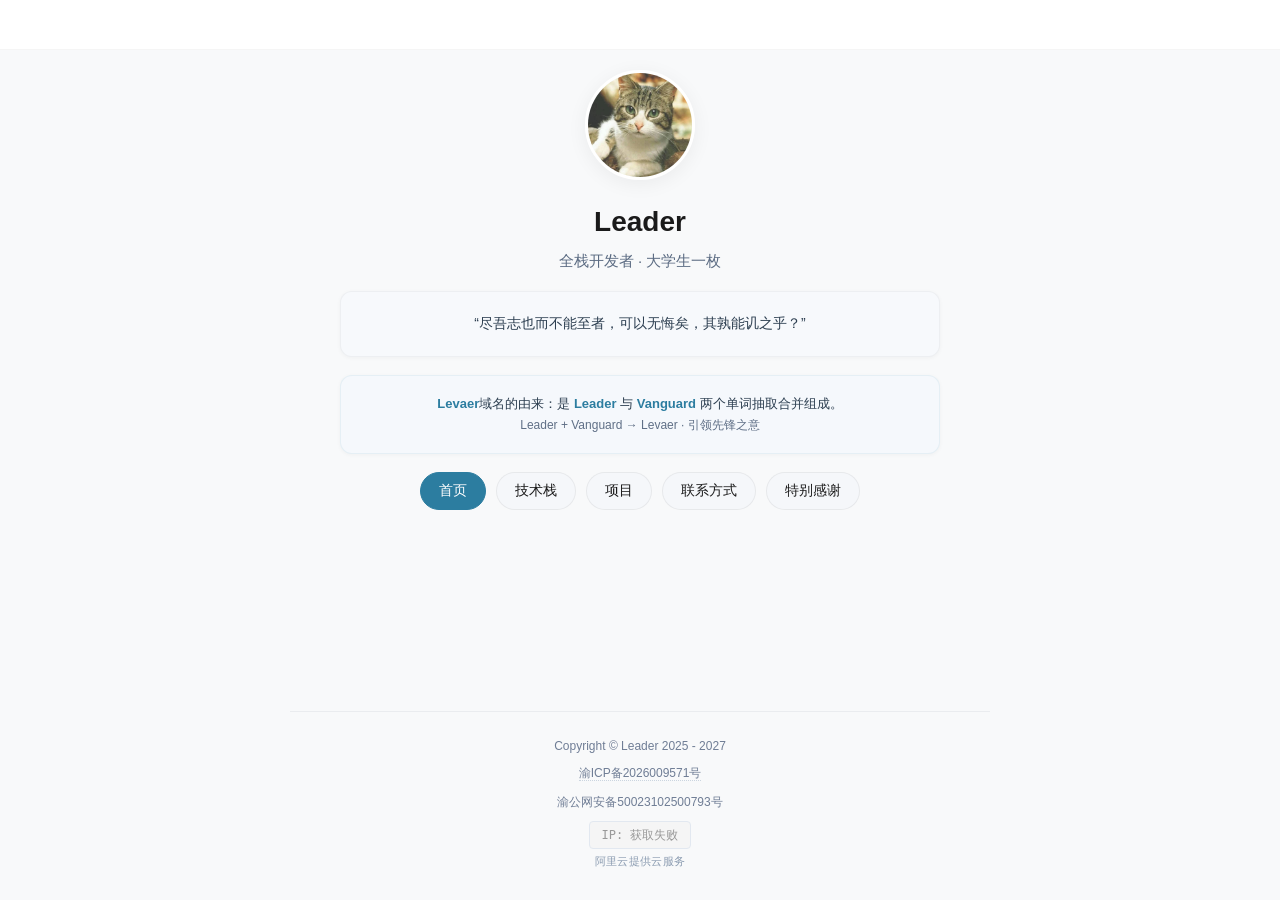
==== commit cfebd9ef: "Update index.html" ====
--- a/index.html
+++ b/index.html
@@ -20,7 +20,7 @@
     <div class="menu-overlay" id="menuOverlay"></div>
     <div class="top-panel" id="topPanel">
         <div class="panel-body">
-            <button class="panel-btn" data-target="about">关于</button>
+            <button class="panel-btn" data-target="about">首页</button>
             <button class="panel-btn" data-target="tech">技术栈</button>
             <button class="panel-btn" data-target="projects">项目</button>
             <button class="panel-btn" data-target="contact">联系方式</button>
@@ -36,7 +36,7 @@
                 <div class="quote">“尽吾志也而不能至者，可以无悔矣，其孰能讥之乎？”</div>
                 <div class="domain-note"><strong>Levaer</strong>域名的由来：是 <strong>Leader</strong> 与 <strong>Vanguard</strong> 两个单词抽取合并组成。<br><span style="font-size:12px; color:#5f6f86;">Leader + Vanguard → Levaer · 引领先锋之意</span></div>
                 <nav class="nav-desktop-content">
-                    <a href="#" class="nav-link active" data-target="about">关于</a>
+                    <a href="#" class="nav-link active" data-target="about">首页</a>
                     <a href="#" class="nav-link" data-target="tech">技术栈</a>
                     <a href="#" class="nav-link" data-target="projects">项目</a>
                     <a href="#" class="nav-link" data-target="contact">联系方式</a>
--- a/css/style.css
+++ b/css/style.css
@@ -4,48 +4,51 @@
     box-sizing: border-box;
 }
 body {
-    background: #fff;
+    background: #f8f9fa;
     font-family: -apple-system, BlinkMacSystemFont, "Segoe UI", Roboto, "Helvetica Neue", Helvetica, Arial, sans-serif;
-    color: #111;
-    line-height: 1.6;
-    padding-top: 80px;
+    color: #1a1a1a;
+    line-height: 1.7;
+    padding-top: 50px;
     display: flex;
     flex-direction: column;
     align-items: center;
     min-height: 100vh;
 }
-.hamburger-wrapper {
+.header {
     position: fixed;
-    top: 20px;
-    left: 50%;
-    transform: translateX(-50%);
+    top: 0;
+    left: 0;
+    right: 0;
+    height: 50px;
+    background: rgba(255,255,255,0.95);
+    backdrop-filter: blur(12px);
+    -webkit-backdrop-filter: blur(12px);
+    border-bottom: 1px solid rgba(0,0,0,0.04);
     z-index: 1000;
     display: flex;
-    flex-direction: column;
+    align-items: center;
+    justify-content: center;
+}
+.header-inner {
+    max-width: 820px;
+    width: 100%;
+    padding: 0 20px;
+    display: flex;
+    justify-content: center;
     align-items: center;
 }
 .hamburger {
-    display: flex;
+    display: none;
     flex-direction: column;
     gap: 5px;
-    background: rgba(255,255,255,0.92);
-    backdrop-filter: blur(4px);
-    -webkit-backdrop-filter: blur(4px);
+    background: none;
     border: none;
-    border-radius: 40px;
-    padding: 12px 18px;
     cursor: pointer;
-    box-shadow: 0 4px 20px rgba(0,0,0,0.12);
-    transition: box-shadow 0.3s ease, transform 0.2s ease;
-}
-.hamburger:hover {
-    box-shadow: 0 6px 28px rgba(0,0,0,0.18);
-}
-.hamburger:active {
-    transform: scale(0.95);
+    padding: 6px;
+    z-index: 1001;
 }
 .hamburger-line {
-    width: 28px;
+    width: 26px;
     height: 2.5px;
     background: #1a1a1a;
     border-radius: 3px;
@@ -53,62 +56,78 @@
     transform-origin: center;
 }
 .hamburger.active .hamburger-line:nth-child(1) {
-    transform: rotate(45deg) translate(6px, 6px);
+    transform: rotate(45deg) translate(5px, 5px);
 }
 .hamburger.active .hamburger-line:nth-child(2) {
     opacity: 0;
 }
 .hamburger.active .hamburger-line:nth-child(3) {
-    transform: rotate(-45deg) translate(6px, -6px);
-}
-.drawer-menu {
+    transform: rotate(-45deg) translate(5px, -5px);
+}
+.menu-overlay {
+    position: fixed;
+    top: 0;
+    left: 0;
+    width: 100%;
+    height: 100%;
+    background: rgba(0,0,0,0.4);
+    z-index: 998;
+    opacity: 0;
+    visibility: hidden;
+    transition: opacity 0.3s ease;
+}
+.menu-overlay.active {
+    opacity: 1;
+    visibility: visible;
+}
+.top-panel {
+    position: fixed;
+    top: 50px;
+    left: 0;
+    right: 0;
     background: rgba(255,255,255,0.96);
-    backdrop-filter: blur(8px);
-    -webkit-backdrop-filter: blur(8px);
-    border-radius: 16px;
-    box-shadow: 0 8px 32px rgba(0,0,0,0.14);
-    padding: 12px 0;
-    margin-top: 12px;
-    min-width: 200px;
+    backdrop-filter: blur(12px);
+    -webkit-backdrop-filter: blur(12px);
+    border-radius: 0 0 24px 24px;
+    box-shadow: 0 4px 20px rgba(0,0,0,0.1);
+    z-index: 999;
+    padding: 20px 24px 34px;
+    transform: translateY(-100%);
+    transition: transform 0.4s cubic-bezier(0.2, 0.9, 0.3, 1.1);
+}
+.top-panel.open {
+    transform: translateY(0);
+}
+.panel-body {
     display: flex;
     flex-direction: column;
-    overflow: hidden;
-    max-height: 0;
-    opacity: 0;
-    transform: translateY(-10px);
-    transition: max-height 0.4s cubic-bezier(0.2, 0.9, 0.3, 1.1),
-                opacity 0.3s ease,
-                transform 0.3s ease;
-    visibility: hidden;
-}
-.drawer-menu.open {
-    max-height: 400px;
-    opacity: 1;
-    transform: translateY(0);
-    visibility: visible;
-}
-.drawer-item {
-    padding: 12px 24px;
-    font-size: 16px;
+    gap: 12px;
+}
+.panel-btn {
+    width: 100%;
+    padding: 14px 0;
+    border: 1.5px solid rgba(0,0,0,0.08);
+    border-radius: 14px;
+    background: #f5f7fa;
+    font-size: 17px;
     font-weight: 500;
     color: #1a1a1a;
-    text-decoration: none;
-    text-align: center;
-    transition: background 0.2s, color 0.2s;
+    text-align: center;
     cursor: pointer;
-    border: none;
-    background: transparent;
-}
-.drawer-item:hover {
-    background: #f0f4f9;
-    color: #2c7da0;
-}
-.drawer-item.thanks-drawer {
-    color: #2c7da0;
-}
-.drawer-item.thanks-drawer:hover {
-    background: #e8f0f8;
-    color: #1f5f7a;
+    transition: all 0.2s ease;
+    letter-spacing: 0.3px;
+}
+.panel-btn:hover {
+    background: #e8ecf1;
+    border-color: #2c7da0;
+}
+.panel-btn.thanks-panel {
+    background: #f5f7fa;
+    color: #1a1a1a;
+}
+.panel-btn.thanks-panel:hover {
+    background: #e8ecf1;
+    border-color: #2c7da0;
 }
 .container {
     max-width: 700px;
@@ -117,70 +136,138 @@
     padding: 20px 24px 20px;
     flex: 1 0 auto;
 }
+.profile {
+    text-align: center;
+}
+.avatar {
+    width: 110px;
+    height: 110px;
+    border-radius: 50%;
+    object-fit: cover;
+    border: 3px solid #fff;
+    box-shadow: 0 4px 20px rgba(0,0,0,0.06);
+    margin: 0 auto 18px;
+    display: block;
+}
+.name {
+    font-size: 28px;
+    font-weight: 700;
+    margin-bottom: 2px;
+}
+.sub {
+    font-size: 15px;
+    color: #5b6b82;
+    margin-bottom: 18px;
+}
+
+/* 两个卡片统一居中，轻阴影，无突兀边框 */
+.quote {
+    background: #f7f9fc;
+    padding: 20px 24px;
+    margin: 10px auto 18px;
+    font-size: 14px;
+    color: #2c3e50;
+    border-radius: 12px;
+    max-width: 92%;
+    text-align: center;
+    box-shadow: 0 1px 4px rgba(0,0,0,0.04);
+    border: 1px solid rgba(0,0,0,0.04);
+    line-height: 1.7;
+}
+.domain-note {
+    background: #f5f8fc;
+    padding: 18px 24px;
+    font-size: 13px;
+    color: #2c3e50;
+    border-radius: 12px;
+    max-width: 92%;
+    margin: 0 auto;
+    text-align: center;
+    border: 1px solid rgba(44,125,160,0.08);
+    box-shadow: 0 1px 4px rgba(0,0,0,0.04);
+    line-height: 1.6;
+}
+.domain-note strong {
+    color: #2c7da0;
+    font-weight: 600;
+}
+.domain-note br {
+    display: block;
+    margin: 4px 0;
+}
+
+.nav-desktop-content {
+    display: none;
+    gap: 10px;
+    justify-content: center;
+    margin-top: 18px;
+    margin-bottom: 6px;
+    flex-wrap: wrap;
+}
+.nav-desktop-content .nav-link {
+    padding: 6px 18px;
+    border-radius: 30px;
+    background: #f5f7fa;
+    color: #1a1a1a;
+    text-decoration: none;
+    font-size: 14px;
+    font-weight: 500;
+    cursor: pointer;
+    transition: all 0.25s ease;
+    border: 1px solid rgba(0,0,0,0.06);
+    white-space: nowrap;
+}
+.nav-desktop-content .nav-link:hover {
+    background: #e8ecf1;
+    border-color: #2c7da0;
+}
+.nav-desktop-content .nav-link.active {
+    background: #2c7da0;
+    color: #fff;
+    border-color: #2c7da0;
+}
+.nav-desktop-content .nav-link.thanks-nav {
+    background: #f5f7fa;
+    color: #1a1a1a;
+}
+.nav-desktop-content .nav-link.thanks-nav:hover {
+    background: #e8ecf1;
+    border-color: #2c7da0;
+}
+.nav-desktop-content .nav-link.thanks-nav.active {
+    background: #2c7da0;
+    color: #fff;
+}
+.back-home {
+    text-align: left;
+    margin-bottom: 16px;
+}
+.back-link {
+    color: #2c7da0;
+    text-decoration: none;
+    font-size: 14px;
+    font-weight: 500;
+    cursor: pointer;
+    transition: color 0.2s;
+}
+.back-link:hover {
+    color: #1a5f7a;
+}
 .page-section {
-    animation: fadeIn 0.3s ease;
+    animation: fadeIn 0.35s ease;
 }
 @keyframes fadeIn {
-    from { opacity: 0; transform: translateY(8px); }
+    from { opacity: 0; transform: translateY(10px); }
     to { opacity: 1; transform: translateY(0); }
 }
 .section-title {
     font-size: 20px;
     font-weight: 600;
-    margin-bottom: 20px;
-    padding-bottom: 6px;
+    margin-bottom: 24px;
+    padding-bottom: 8px;
     border-bottom: 2px solid #eaecef;
     color: #1a1a1a;
     text-align: center;
-}
-.profile {
-    text-align: center;
-}
-.avatar {
-    width: 120px;
-    height: 120px;
-    border-radius: 50%;
-    object-fit: cover;
-    border: 2px solid #fff;
-    box-shadow: 0 4px 16px rgba(0,0,0,0.08);
-    margin: 0 auto 20px;
-    display: block;
-}
-.name {
-    font-size: 32px;
-    font-weight: 700;
-    margin-bottom: 6px;
-}
-.sub {
-    font-size: 16px;
-    color: #4e5b6e;
-    margin-bottom: 20px;
-}
-.quote {
-    border-left: 3px solid #2c7da0;
-    background: #fafbfc;
-    padding: 16px 22px;
-    margin: 12px auto 20px;
-    font-size: 15px;
-    color: #2c3e50;
-    border-radius: 0 6px 6px 0;
-    max-width: 90%;
-    text-align: left;
-}
-.domain-note {
-    border-left: 3px solid #2c7da0;
-    background: #fafbfc;
-    padding: 14px 22px;
-    font-size: 14px;
-    color: #2c3e50;
-    border-radius: 0 6px 6px 0;
-    max-width: 90%;
-    margin: 0 auto;
-    text-align: left;
-}
-.domain-note strong {
-    color: #2c7da0;
-    font-weight: 600;
 }
 .tech-list {
     list-style: none;
@@ -188,47 +275,43 @@
     margin: 0;
     display: flex;
     flex-direction: column;
-    gap: 12px;
+    gap: 10px;
 }
 .tech-list li {
-    background: #f5f7fa;
+    background: #fff;
     border: 1px solid #eaecef;
     border-radius: 8px;
-    padding: 14px 20px;
+    padding: 14px 18px;
     transition: all 0.25s ease;
     text-align: center;
 }
 .tech-list li:hover {
-    background: #2c7da0;
     border-color: #2c7da0;
+    box-shadow: 0 2px 12px rgba(44,125,160,0.08);
 }
 .tech-list li:hover .tech-name {
-    color: #fff;
-}
-.tech-list li:hover .tech-desc {
-    color: rgba(255,255,255,0.85);
+    color: #2c7da0;
 }
 .tech-name {
     font-size: 16px;
     font-weight: 600;
     color: #1a1a1a;
-    margin-bottom: 4px;
+    margin-bottom: 2px;
     transition: color 0.25s ease;
 }
 .tech-desc {
     font-size: 13px;
     color: #5b6b82;
-    transition: color 0.25s ease;
 }
 .card-grid {
     display: flex;
     flex-direction: column;
-    gap: 16px;
+    gap: 14px;
 }
 .card {
     display: block;
     border: 1px solid #eaecef;
-    padding: 20px 18px;
+    padding: 18px 18px;
     text-decoration: none;
     color: #1a1a1a;
     background: #fff;
@@ -236,15 +319,15 @@
     transition: all 0.25s ease;
 }
 .card:hover {
-    background: #fafbfc;
+    background: #f8fafc;
     border-color: #cbd5e0;
     transform: translateY(-2px);
-    box-shadow: 0 4px 12px rgba(0,0,0,0.04);
+    box-shadow: 0 4px 16px rgba(0,0,0,0.04);
 }
 .card-title {
     font-size: 16px;
     font-weight: 500;
-    margin-bottom: 8px;
+    margin-bottom: 6px;
     display: flex;
     justify-content: space-between;
     align-items: center;
@@ -264,7 +347,7 @@
     max-height: 120px;
     object-fit: cover;
     border-radius: 4px;
-    margin-bottom: 14px;
+    margin-bottom: 12px;
     background: #f8f9fc;
     border: 1px solid #eef2f6;
 }
@@ -293,11 +376,11 @@
     display: flex;
     flex-wrap: wrap;
     justify-content: center;
-    gap: 16px;
+    gap: 14px;
 }
 .contact-card {
     flex: 0 1 auto;
-    min-width: 180px;
+    min-width: 160px;
     border: 1px solid #eaecef;
     border-radius: 8px;
     background: #fff;
@@ -307,19 +390,20 @@
 }
 .contact-card:hover {
     border-color: #cbd5e0;
-    transform: translateY(-1px);
+    transform: translateY(-2px);
+    box-shadow: 0 4px 12px rgba(0,0,0,0.04);
 }
 .contact-card:active {
-    transform: scale(0.98);
+    transform: scale(0.97);
 }
 .contact-header {
     display: flex;
     align-items: center;
     justify-content: space-between;
-    padding: 14px 16px;
+    padding: 12px 14px;
     user-select: none;
     transition: background 0.15s;
-    gap: 12px;
+    gap: 10px;
 }
 .contact-header:hover {
     background: #f6f8fa;
@@ -327,43 +411,43 @@
 .contact-header-left {
     display: flex;
     align-items: center;
-    gap: 12px;
+    gap: 10px;
 }
 .contact-badge {
     display: inline-flex;
     align-items: center;
     justify-content: center;
-    width: 32px;
-    height: 32px;
+    width: 30px;
+    height: 30px;
     border-radius: 6px;
     flex-shrink: 0;
     background: #181717;
     color: #fff;
 }
 .contact-badge svg {
-    width: 20px;
-    height: 20px;
+    width: 18px;
+    height: 18px;
     fill: #fff;
     display: block;
 }
 .contact-title {
-    font-size: 15px;
+    font-size: 14px;
     font-weight: 500;
     color: #1a1a1a;
 }
 .footer {
     max-width: 700px;
     width: 100%;
-    padding: 28px 24px 32px;
-    text-align: center;
-    background: #fff;
+    padding: 24px 20px 28px;
+    text-align: center;
+    background: transparent;
     font-size: 12px;
     color: #6f7d95;
-    margin-top: 40px;
+    margin-top: 32px;
     border-top: 1px solid #eaecef;
 }
 .copyright {
-    margin-bottom: 8px;
+    margin-bottom: 6px;
 }
 .icp a {
     color: #6f7d95;
@@ -374,7 +458,7 @@
     color: #2c7da0;
 }
 .police-record {
-    margin-top: 12px;
+    margin-top: 10px;
     text-align: center;
     line-height: 1.5;
 }
@@ -391,10 +475,9 @@
 }
 .police-record a:hover {
     color: #2c7da0;
-    text-decoration: none;
 }
 .police-record img {
-    height: 18px;
+    height: 16px;
     width: auto;
     display: inline-block;
     vertical-align: middle;
@@ -406,13 +489,13 @@
     opacity: 1;
 }
 .ip-box {
-    margin-top: 12px;
+    margin-top: 10px;
     font-family: monospace;
     font-size: 12px;
     background: #f5f7fa;
     display: inline-block;
-    padding: 4px 12px;
-    border-radius: 3px;
+    padding: 3px 12px;
+    border-radius: 4px;
     border: 1px solid #e2e8f0;
     color: #2c5a74;
 }
@@ -421,7 +504,7 @@
     background: #f5f5f5;
 }
 .esa-provider {
-    margin-top: 6px;
+    margin-top: 4px;
     font-family: monospace;
     font-size: 11px;
     color: #8a9bb0;
@@ -451,9 +534,9 @@
     background: #fff;
     border-radius: 12px;
     border: 1px solid #eaecef;
-    max-width: 480px;
+    max-width: 460px;
     width: 100%;
-    padding: 28px 24px;
+    padding: 26px 22px;
     transform: scale(0.92) translateY(12px);
     transition: transform 0.35s cubic-bezier(0.2, 0.9, 0.4, 1.1), opacity 0.3s ease;
     opacity: 0;
@@ -467,7 +550,7 @@
     display: flex;
     align-items: center;
     justify-content: space-between;
-    margin-bottom: 18px;
+    margin-bottom: 16px;
     padding-bottom: 10px;
     border-bottom: 2px solid #eaecef;
 }
@@ -527,14 +610,14 @@
     text-decoration: underline;
 }
 .modal-footer {
-    margin-top: 22px;
+    margin-top: 20px;
     text-align: right;
 }
 .modal-btn-close {
     background: #2c7da0;
     color: #fff;
     border: none;
-    padding: 8px 28px;
+    padding: 8px 24px;
     border-radius: 6px;
     font-size: 14px;
     font-weight: 500;
@@ -595,54 +678,63 @@
     border-color: #2c7da0;
     text-decoration: none;
 }
-@media (max-width: 640px) {
+@media (max-width: 768px) {
     body {
-        padding-top: 80px;
-    }
-    .hamburger-wrapper {
-        top: 16px;
+        padding-top: 50px;
+    }
+    .header {
+        height: 50px;
+    }
+    .header-inner {
+        padding: 0 14px;
     }
     .hamburger {
-        padding: 10px 14px;
-        border-radius: 30px;
-    }
-    .hamburger-line {
-        width: 24px;
-        height: 2px;
-    }
-    .drawer-menu {
-        min-width: 180px;
-        margin-top: 10px;
-    }
-    .drawer-item {
-        padding: 10px 20px;
-        font-size: 15px;
+        display: flex;
+    }
+    .top-panel {
+        top: 50px;
+        padding: 16px 20px 28px;
+        border-radius: 0 0 20px 20px;
+    }
+    .panel-btn {
+        padding: 12px 0;
+        font-size: 16px;
+        border-radius: 12px;
+    }
+    .panel-body {
+        gap: 10px;
     }
     .container {
-        padding: 16px 16px 16px;
+        padding: 16px 14px 16px;
+    }
+    .nav-desktop-content {
+        display: none !important;
+    }
+    .back-home {
+        display: none;
+    }
+    .quote {
+        padding: 16px 18px;
+        font-size: 13px;
+        border-radius: 10px;
+    }
+    .domain-note {
+        padding: 14px 18px;
+        font-size: 12px;
+        border-radius: 10px;
     }
     .avatar {
-        width: 100px;
-        height: 100px;
+        width: 90px;
+        height: 90px;
     }
     .name {
-        font-size: 26px;
+        font-size: 24px;
     }
     .sub {
-        font-size: 14px;
-    }
-    .quote {
         font-size: 13px;
-        padding: 12px 16px;
-        max-width: 100%;
-    }
-    .domain-note {
-        font-size: 12px;
-        padding: 10px 16px;
-        max-width: 100%;
     }
     .section-title {
-        font-size: 18px;
+        font-size: 17px;
     }
     .contact-grid {
         flex-direction: column;
@@ -650,21 +742,21 @@
     }
     .contact-card {
         width: 100%;
-        max-width: 300px;
+        max-width: 280px;
     }
     .footer {
-        padding: 24px 16px 28px;
-        margin-top: 30px;
+        padding: 20px 14px 24px;
+        margin-top: 24px;
     }
     .police-record img {
-        height: 16px;
+        height: 14px;
     }
     .modal-box {
-        padding: 20px 16px;
-        margin: 12px;
+        padding: 18px 14px;
+        margin: 10px;
     }
     .modal-header-title {
-        font-size: 17px;
+        font-size: 16px;
     }
     .modal-body {
         font-size: 13px;
@@ -689,3 +781,17 @@
         font-size: 12px;
     }
 }
+@media (min-width: 769px) {
+    .hamburger {
+        display: none;
+    }
+    .menu-overlay {
+        display: none;
+    }
+    .top-panel {
+        display: none;
+    }
+    .nav-desktop-content {
+        display: flex;
+    }
+}
